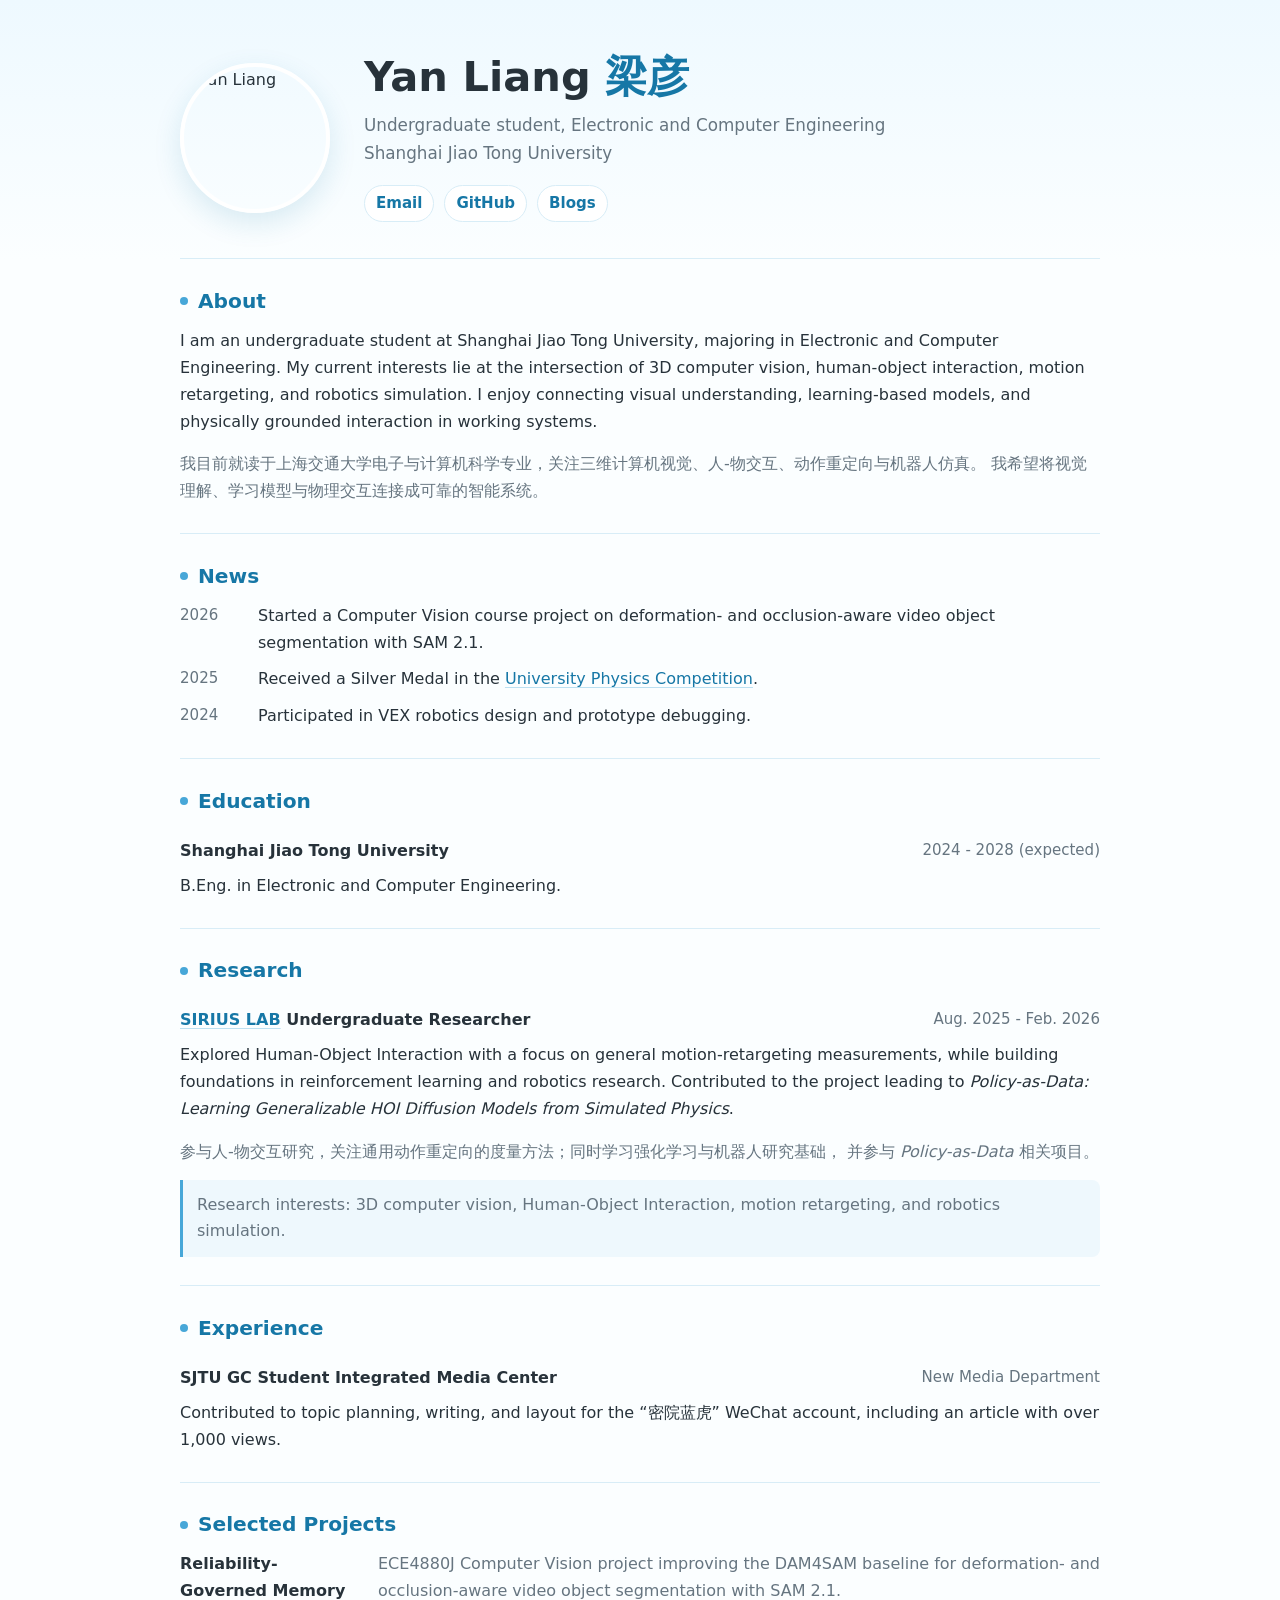
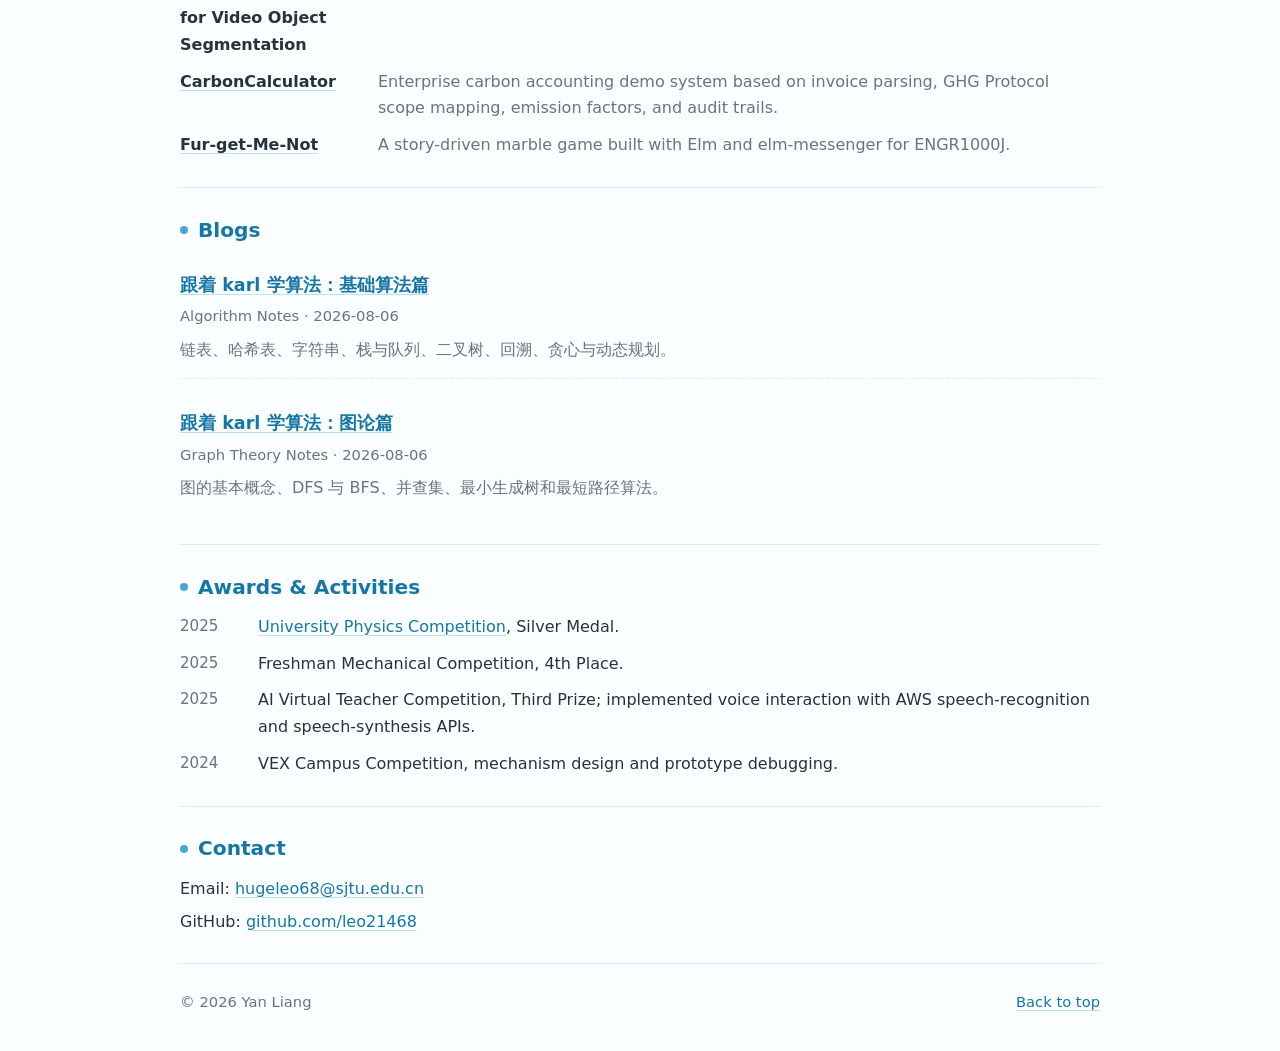
==== index.html @ 0cb2e2f1 "Refresh homepage profile from CV" ====
<!DOCTYPE html>
<html lang="en">
  <head>
    <meta charset="utf-8" />
    <meta name="viewport" content="width=device-width, initial-scale=1" />
    <meta
      name="description"
      content="Yan Liang is an undergraduate student at Shanghai Jiao Tong University interested in 3D computer vision, human-object interaction, motion retargeting, and robotics simulation."
    />
    <title>Yan Liang | 梁彦</title>
    <link rel="stylesheet" href="styles.css" />
  </head>
  <body>
    <main class="page">
      <header class="intro" id="top">
        <img
          class="avatar"
          src="https://avatars.githubusercontent.com/u/99261592?v=4"
          alt="Yan Liang"
        />
        <div class="intro-text">
          <h1>Yan Liang <span>梁彦</span></h1>
          <p class="role">
            Undergraduate student, Electronic and Computer Engineering<br />
            Shanghai Jiao Tong University
          </p>
          <nav class="links" aria-label="Profile links">
            <a href="mailto:hugeleo68@sjtu.edu.cn">Email</a>
            <a href="https://github.com/leo21468">GitHub</a>
            <a href="blogs/index.html">Blogs</a>
          </nav>
        </div>
      </header>

      <section class="section" id="about">
        <h2>About</h2>
        <p>
          I am an undergraduate student at Shanghai Jiao Tong University, majoring in
          Electronic and Computer Engineering. My current interests lie at the
          intersection of 3D computer vision, human-object interaction, motion
          retargeting, and robotics simulation. I enjoy connecting visual understanding,
          learning-based models, and physically grounded interaction in working systems.
        </p>
        <p class="zh">
          我目前就读于上海交通大学电子与计算机科学专业，关注三维计算机视觉、人-物交互、动作重定向与机器人仿真。
          我希望将视觉理解、学习模型与物理交互连接成可靠的智能系统。
        </p>
      </section>

      <section class="section" id="news">
        <h2>News</h2>
        <ul class="list">
          <li>
            <span class="date">2026</span>
            <span>
              Started a Computer Vision course project on deformation- and
              occlusion-aware video object segmentation with SAM 2.1.
            </span>
          </li>
          <li>
            <span class="date">2025</span>
            <span>
              Received a Silver Medal in the
              <a href="https://www.uphysicsc.com/home.html">University Physics Competition</a>.
            </span>
          </li>
          <li>
            <span class="date">2024</span>
            <span>Participated in VEX robotics design and prototype debugging.</span>
          </li>
        </ul>
      </section>

      <section class="section" id="education">
        <h2>Education</h2>
        <div class="entry">
          <div class="entry-head">
            <strong>Shanghai Jiao Tong University</strong>
            <span>2024 - 2028 (expected)</span>
          </div>
          <p>
            B.Eng. in Electronic and Computer Engineering.
          </p>
        </div>
      </section>

      <section class="section" id="research">
        <h2>Research</h2>
        <div class="entry">
          <div class="entry-head">
            <strong><a href="https://banyutong.github.io/sirius_lab_website/index.html">SIRIUS LAB</a> Undergraduate Researcher</strong>
            <span>Aug. 2025 - Feb. 2026</span>
          </div>
          <p>
            Explored Human-Object Interaction with a focus on general motion-retargeting
            measurements, while building foundations in reinforcement learning and
            robotics research. Contributed to the project leading to
            <em>Policy-as-Data: Learning Generalizable HOI Diffusion Models from Simulated Physics</em>.
          </p>
          <p class="zh">
            参与人-物交互研究，关注通用动作重定向的度量方法；同时学习强化学习与机器人研究基础，
            并参与 <em>Policy-as-Data</em> 相关项目。
          </p>
        </div>
        <p class="note">
          Research interests: 3D computer vision, Human-Object Interaction, motion
          retargeting, and robotics simulation.
        </p>
      </section>

      <section class="section" id="experience">
        <h2>Experience</h2>
        <div class="entry">
          <div class="entry-head">
            <strong>SJTU GC Student Integrated Media Center</strong>
            <span>New Media Department</span>
          </div>
          <p>
            Contributed to topic planning, writing, and layout for the “密院蓝虎”
            WeChat account, including an article with over 1,000 views.
          </p>
        </div>
      </section>

      <section class="section" id="projects">
        <h2>Selected Projects</h2>
        <ul class="projects">
          <li>
            <strong>Reliability-Governed Memory for Video Object Segmentation</strong>
            <span>
              ECE4880J Computer Vision project improving the DAM4SAM baseline for
              deformation- and occlusion-aware video object segmentation with SAM 2.1.
            </span>
          </li>
          <li>
            <a href="https://github.com/leo21468/CarbonCalculator">CarbonCalculator</a>
            <span>
              Enterprise carbon accounting demo system based on invoice parsing, GHG
              Protocol scope mapping, emission factors, and audit trails.
            </span>
          </li>
          <li>
            <a href="https://github.com/leo21468/Fur-get-Me-Not">Fur-get-Me-Not</a>
            <span>
              A story-driven marble game built with Elm and elm-messenger for ENGR1000J.
            </span>
          </li>
        </ul>
      </section>

      <section class="section" id="blogs">
        <h2>Blogs</h2>
        <ul class="blog-list compact">
          <li>
            <a href="blogs/basic-algorithms.html">跟着 karl 学算法：基础算法篇</a>
            <span>Algorithm Notes · 2026-08-06</span>
            <p>链表、哈希表、字符串、栈与队列、二叉树、回溯、贪心与动态规划。</p>
          </li>
          <li>
            <a href="blogs/graph-theory.html">跟着 karl 学算法：图论篇</a>
            <span>Graph Theory Notes · 2026-08-06</span>
            <p>图的基本概念、DFS 与 BFS、并查集、最小生成树和最短路径算法。</p>
          </li>
        </ul>
      </section>

      <section class="section" id="awards">
        <h2>Awards & Activities</h2>
        <ul class="list">
          <li>
            <span class="date">2025</span>
            <span>
              <a href="https://www.uphysicsc.com/home.html">University Physics Competition</a>,
              Silver Medal.
            </span>
          </li>
          <li>
            <span class="date">2025</span>
            <span>Freshman Mechanical Competition, 4th Place.</span>
          </li>
          <li>
            <span class="date">2025</span>
            <span>
              AI Virtual Teacher Competition, Third Prize; implemented voice interaction
              with AWS speech-recognition and speech-synthesis APIs.
            </span>
          </li>
          <li>
            <span class="date">2024</span>
            <span>VEX Campus Competition, mechanism design and prototype debugging.</span>
          </li>
        </ul>
      </section>

      <section class="section contact" id="contact">
        <h2>Contact</h2>
        <p>
          Email:
          <a href="mailto:hugeleo68@sjtu.edu.cn">hugeleo68@sjtu.edu.cn</a>
        </p>
        <p>
          GitHub:
          <a href="https://github.com/leo21468">github.com/leo21468</a>
        </p>
      </section>

      <footer class="footer">
        <span>© 2026 Yan Liang</span>
        <a href="#top">Back to top</a>
      </footer>
    </main>
  </body>
</html>
---- styles.css ----
:root {
  --blue: #47a7d8;
  --blue-dark: #1677a6;
  --blue-soft: #eef8fd;
  --ink: #27323a;
  --muted: #667580;
  --line: #d8edf7;
  --page: #fbfeff;
}

* {
  box-sizing: border-box;
}

html {
  scroll-behavior: smooth;
}

body {
  margin: 0;
  color: var(--ink);
  background:
    linear-gradient(180deg, #eef9ff 0, rgba(238, 249, 255, 0) 260px),
    var(--page);
  font-family: Inter, ui-sans-serif, system-ui, -apple-system, BlinkMacSystemFont, "Segoe UI",
    "Noto Sans SC", "Microsoft YaHei", sans-serif;
  font-size: 16px;
  line-height: 1.68;
}

a {
  color: var(--blue-dark);
  text-decoration-color: rgba(71, 167, 216, 0.35);
  text-decoration-thickness: 1px;
  text-underline-offset: 0.18em;
}

a:hover {
  color: #0c5e86;
  text-decoration-color: currentColor;
}

.page {
  width: min(920px, calc(100% - 40px));
  margin: 0 auto;
  padding: 54px 0 36px;
}

.intro {
  display: grid;
  grid-template-columns: 150px minmax(0, 1fr);
  gap: 34px;
  align-items: center;
  padding-bottom: 36px;
  border-bottom: 1px solid var(--line);
}

.avatar {
  width: 150px;
  height: 150px;
  object-fit: cover;
  border: 4px solid #fff;
  border-radius: 50%;
  box-shadow: 0 10px 28px rgba(22, 119, 166, 0.14);
}

h1,
h2,
p {
  margin-top: 0;
}

h1 {
  margin-bottom: 10px;
  font-size: 2.6rem;
  line-height: 1.12;
  letter-spacing: 0;
}

h1 span {
  color: var(--blue-dark);
  font-weight: 650;
}

h2 {
  display: inline-flex;
  align-items: center;
  gap: 10px;
  margin-bottom: 14px;
  color: var(--blue-dark);
  font-size: 1.26rem;
  line-height: 1.25;
  letter-spacing: 0;
}

h2::before {
  display: inline-block;
  width: 8px;
  height: 8px;
  background: var(--blue);
  border-radius: 50%;
  content: "";
}

.role {
  margin-bottom: 18px;
  color: var(--muted);
  font-size: 1.05rem;
}

.links {
  display: flex;
  flex-wrap: wrap;
  gap: 10px;
}

.links a {
  padding: 5px 11px;
  background: #fff;
  border: 1px solid var(--line);
  border-radius: 999px;
  font-size: 0.94rem;
  font-weight: 650;
  text-decoration: none;
}

.links a:hover {
  background: var(--blue-soft);
}

.topbar {
  display: flex;
  gap: 14px;
  padding-bottom: 24px;
  border-bottom: 1px solid var(--line);
}

.topbar a {
  padding: 5px 11px;
  background: #fff;
  border: 1px solid var(--line);
  border-radius: 999px;
  font-size: 0.94rem;
  font-weight: 650;
  text-decoration: none;
}

.section {
  padding: 28px 0;
  border-bottom: 1px solid var(--line);
}

.section p:last-child,
.entry p:last-child {
  margin-bottom: 0;
}

.zh,
.note {
  color: var(--muted);
}

.note {
  margin-top: 14px;
  padding: 12px 14px;
  background: var(--blue-soft);
  border-left: 3px solid var(--blue);
  border-radius: 0 8px 8px 0;
}

.entry {
  margin-top: 10px;
}

.entry + .entry {
  margin-top: 22px;
  padding-top: 22px;
  border-top: 1px dashed var(--line);
}

.entry-head {
  display: flex;
  justify-content: space-between;
  gap: 18px;
  margin-bottom: 8px;
}

.entry-head strong {
  color: var(--ink);
}

.entry-head span,
.date {
  color: var(--muted);
  font-size: 0.94rem;
  white-space: nowrap;
}

.list,
.projects {
  display: grid;
  gap: 10px;
  margin: 0;
  padding: 0;
  list-style: none;
}

.list li {
  display: grid;
  grid-template-columns: 64px minmax(0, 1fr);
  gap: 14px;
}

.projects li {
  display: grid;
  grid-template-columns: 180px minmax(0, 1fr);
  gap: 18px;
}

.projects a,
.projects strong {
  color: var(--ink);
  font-weight: 700;
}

.projects span {
  color: var(--muted);
}

.blog-index-header,
.article-header {
  padding: 40px 0 28px;
  border-bottom: 1px solid var(--line);
}

.blog-index-header h1,
.article-header h1 {
  margin-bottom: 10px;
  color: var(--blue-dark);
}

.blog-index-header p,
.article-subtitle,
.article-meta {
  color: var(--muted);
}

.article-meta {
  margin-bottom: 8px;
  font-size: 0.92rem;
  font-weight: 650;
}

.blog-list {
  display: grid;
  gap: 16px;
  margin: 0;
  padding: 0;
  list-style: none;
}

.blog-list li {
  padding: 18px 0;
  border-bottom: 1px dashed var(--line);
}

.blog-list li:last-child {
  border-bottom: 0;
}

.blog-list a {
  display: inline-block;
  margin-bottom: 4px;
  font-size: 1.1rem;
  font-weight: 750;
}

.blog-list span {
  display: block;
  margin-bottom: 8px;
  color: var(--muted);
  font-size: 0.92rem;
}

.blog-list p {
  margin-bottom: 0;
  color: var(--muted);
}

.blog-list.compact li {
  padding: 14px 0;
}

.series-grid {
  display: grid;
  grid-template-columns: repeat(2, minmax(0, 1fr));
  gap: 24px;
  padding-top: 8px;
}

.series-card {
  padding: 20px 0;
  border-top: 2px solid var(--blue);
}

.series-card h2 {
  margin-bottom: 8px;
}

.series-card h2::before {
  display: none;
}

.series-card p {
  margin-bottom: 14px;
  color: var(--muted);
}

.series-link {
  font-weight: 700;
  text-decoration: none;
}

.article-shell {
  display: grid;
  grid-template-columns: 178px minmax(0, 1fr);
  gap: 42px;
  padding-top: 28px;
}

.toc {
  align-self: start;
  position: sticky;
  top: 22px;
  display: grid;
  gap: 4px;
  padding: 2px 0 0;
}

.toc-title {
  margin: 0 0 8px;
  color: var(--muted);
  font-size: 0.78rem;
  font-weight: 750;
  letter-spacing: 0.08em;
  text-transform: uppercase;
}

.toc a {
  padding: 3px 0;
  color: var(--muted);
  font-size: 0.86rem;
  line-height: 1.45;
  text-decoration: none;
}

.toc a:hover {
  color: var(--blue-dark);
}

.article-body {
  min-width: 0;
}

.article-body h1 {
  display: none;
}

.article-body h2 {
  display: block;
  margin-top: 36px;
  padding-top: 18px;
  border-top: 1px solid var(--line);
  font-size: 1.42rem;
}

.article-body h2::before {
  margin-right: 10px;
  vertical-align: middle;
}

.article-body h3 {
  margin-top: 26px;
  color: var(--ink);
}

.article-body p,
.article-body li {
  color: var(--ink);
}

.article-body code {
  padding: 0.08em 0.32em;
  background: var(--blue-soft);
  border-radius: 5px;
  color: #0d5e82;
  font-family: "Cascadia Code", "Consolas", monospace;
  font-size: 0.93em;
}

.article-body pre {
  overflow-x: auto;
  padding: 16px;
  background: #102331;
  border-radius: 8px;
  line-height: 1.55;
}

.article-body pre code {
  padding: 0;
  color: #e8f7ff;
  background: transparent;
  font-size: 0.88rem;
}

.contact p {
  margin-bottom: 6px;
}

.footer {
  display: flex;
  justify-content: space-between;
  gap: 18px;
  padding-top: 26px;
  color: var(--muted);
  font-size: 0.92rem;
}

@media (max-width: 680px) {
  .page {
    width: min(100% - 28px, 920px);
    padding-top: 32px;
  }

  .intro {
    grid-template-columns: 1fr;
    gap: 18px;
    text-align: left;
  }

  .avatar {
    width: 118px;
    height: 118px;
  }

  h1 {
    font-size: 2.1rem;
  }

  .entry-head,
  .list li,
  .projects li,
  .footer {
    grid-template-columns: 1fr;
  }

  .entry-head {
    display: grid;
    gap: 2px;
  }

  .entry-head span,
  .date {
    white-space: normal;
  }

  .list li,
  .projects li {
    gap: 2px;
  }

  .article-body pre {
    margin-right: -4px;
    margin-left: -4px;
  }

  .series-grid,
  .article-shell {
    grid-template-columns: 1fr;
  }

  .article-shell {
    gap: 18px;
    padding-top: 22px;
  }

  .toc {
    position: static;
    grid-template-columns: repeat(2, minmax(0, 1fr));
    column-gap: 14px;
    padding-bottom: 16px;
    border-bottom: 1px solid var(--line);
  }

  .toc-title {
    grid-column: 1 / -1;
  }
}
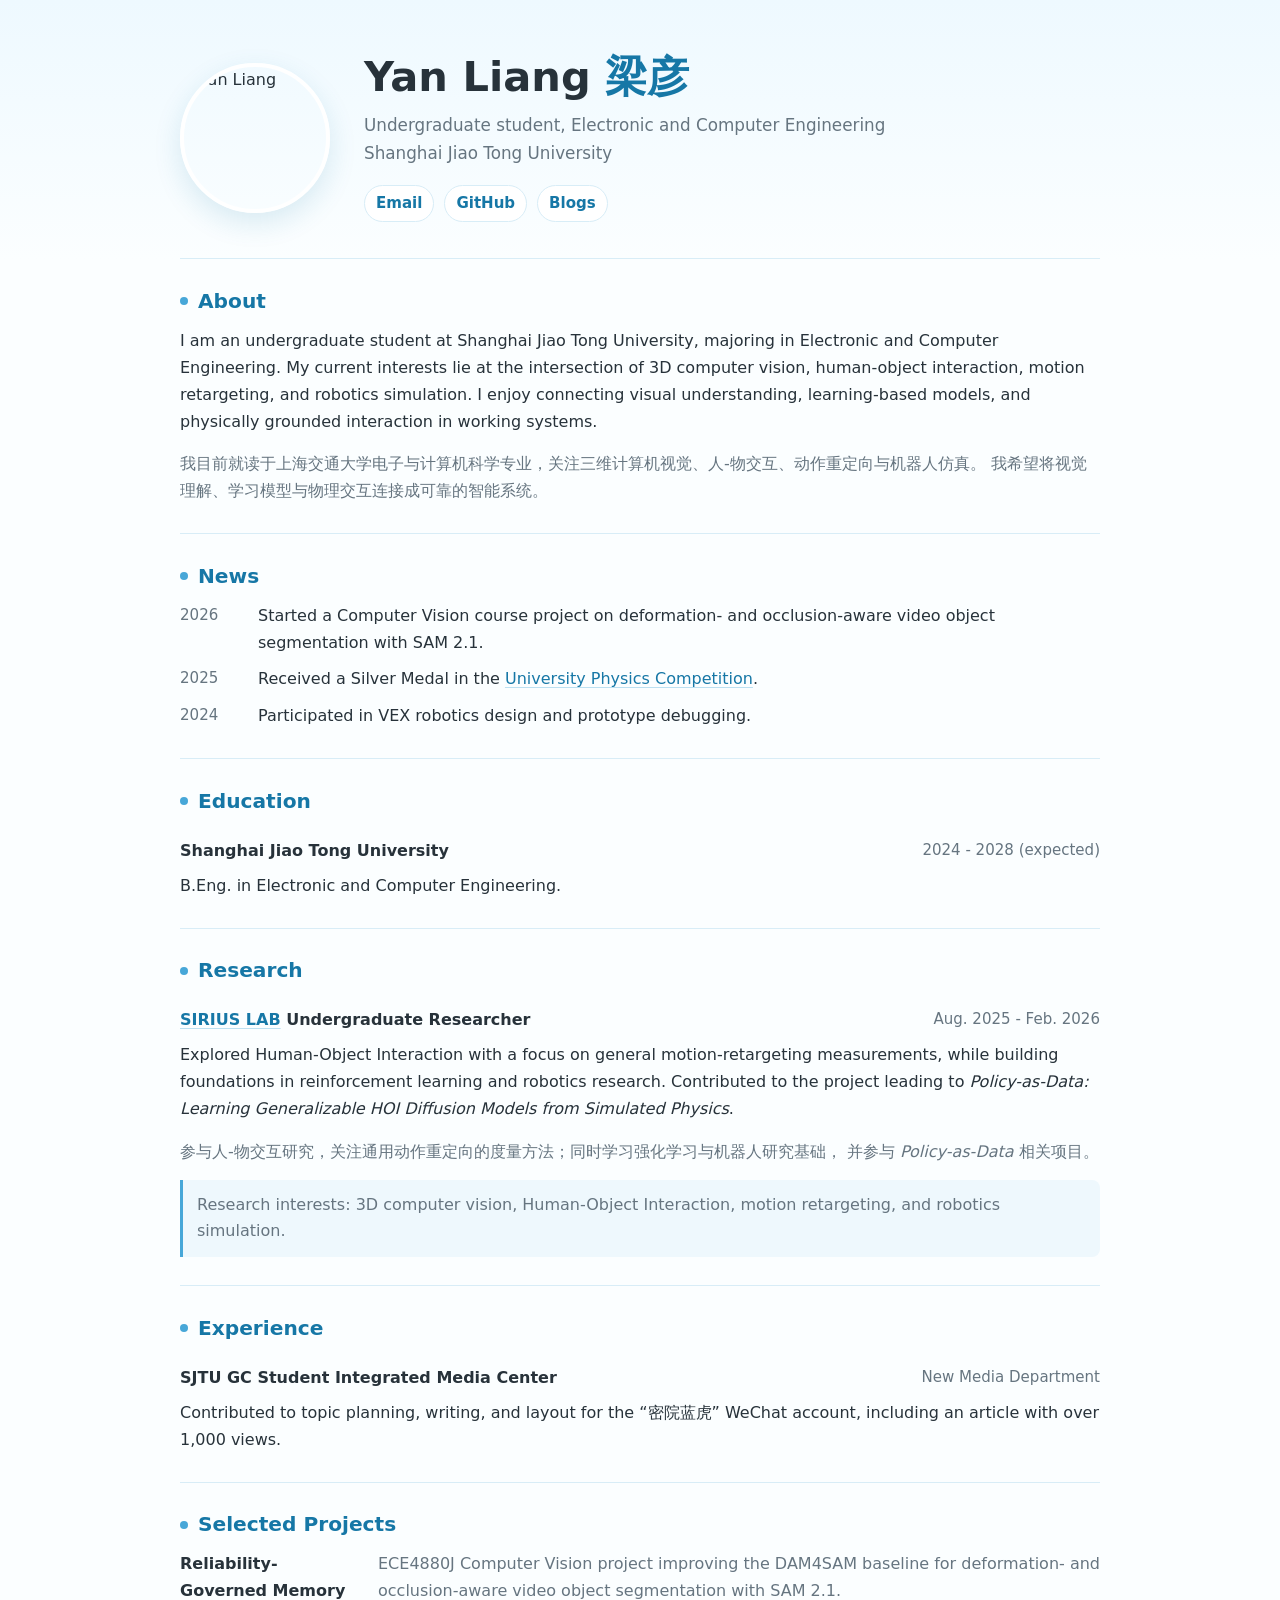
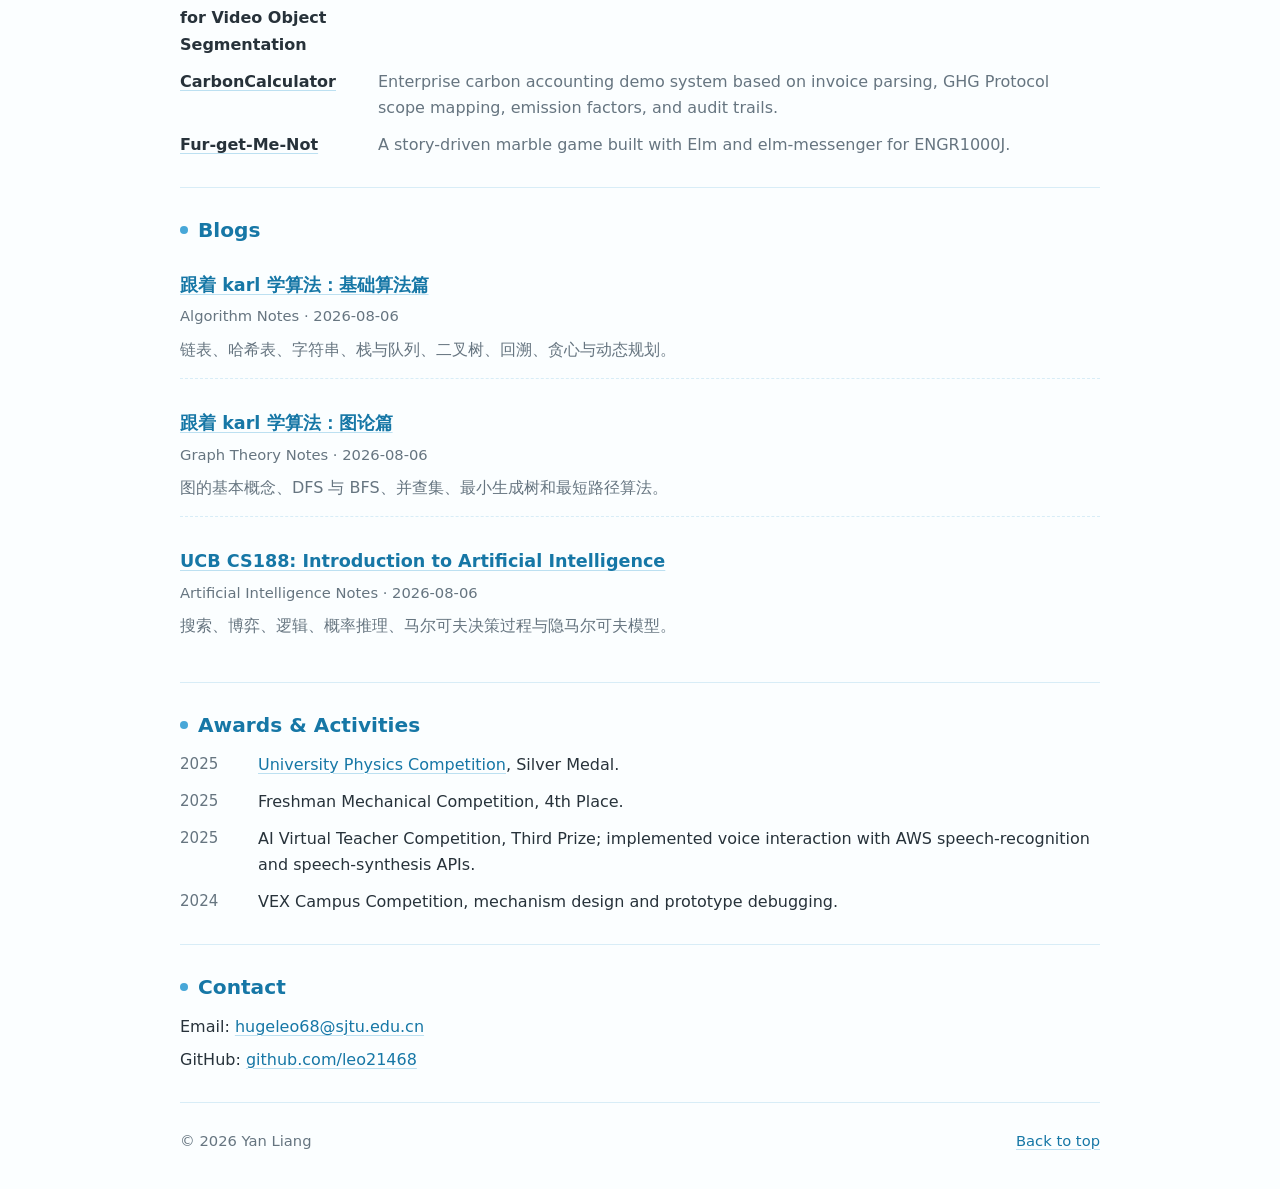
==== commit 1704e933: "Add CS188 AI study notes" ====
--- a/index.html
+++ b/index.html
@@ -161,6 +161,11 @@
             <span>Graph Theory Notes · 2026-08-06</span>
             <p>图的基本概念、DFS 与 BFS、并查集、最小生成树和最短路径算法。</p>
           </li>
+          <li>
+            <a href="blogs/cs188.html">UCB CS188: Introduction to Artificial Intelligence</a>
+            <span>Artificial Intelligence Notes · 2026-08-06</span>
+            <p>搜索、博弈、逻辑、概率推理、马尔可夫决策过程与隐马尔可夫模型。</p>
+          </li>
         </ul>
       </section>
 
--- a/styles.css
+++ b/styles.css
@@ -358,6 +358,23 @@
   color: var(--blue-dark);
 }
 
+.toc nav {
+  width: 100%;
+}
+
+.toc ul {
+  display: grid;
+  gap: 4px;
+  margin: 0;
+  padding: 0;
+  list-style: none;
+}
+
+.toc ul ul {
+  margin-top: 2px;
+  padding-left: 12px;
+}
+
 .article-body {
   min-width: 0;
 }
@@ -495,4 +512,8 @@
   .toc-title {
     grid-column: 1 / -1;
   }
-}
+
+  .toc nav {
+    grid-column: 1 / -1;
+  }
+}
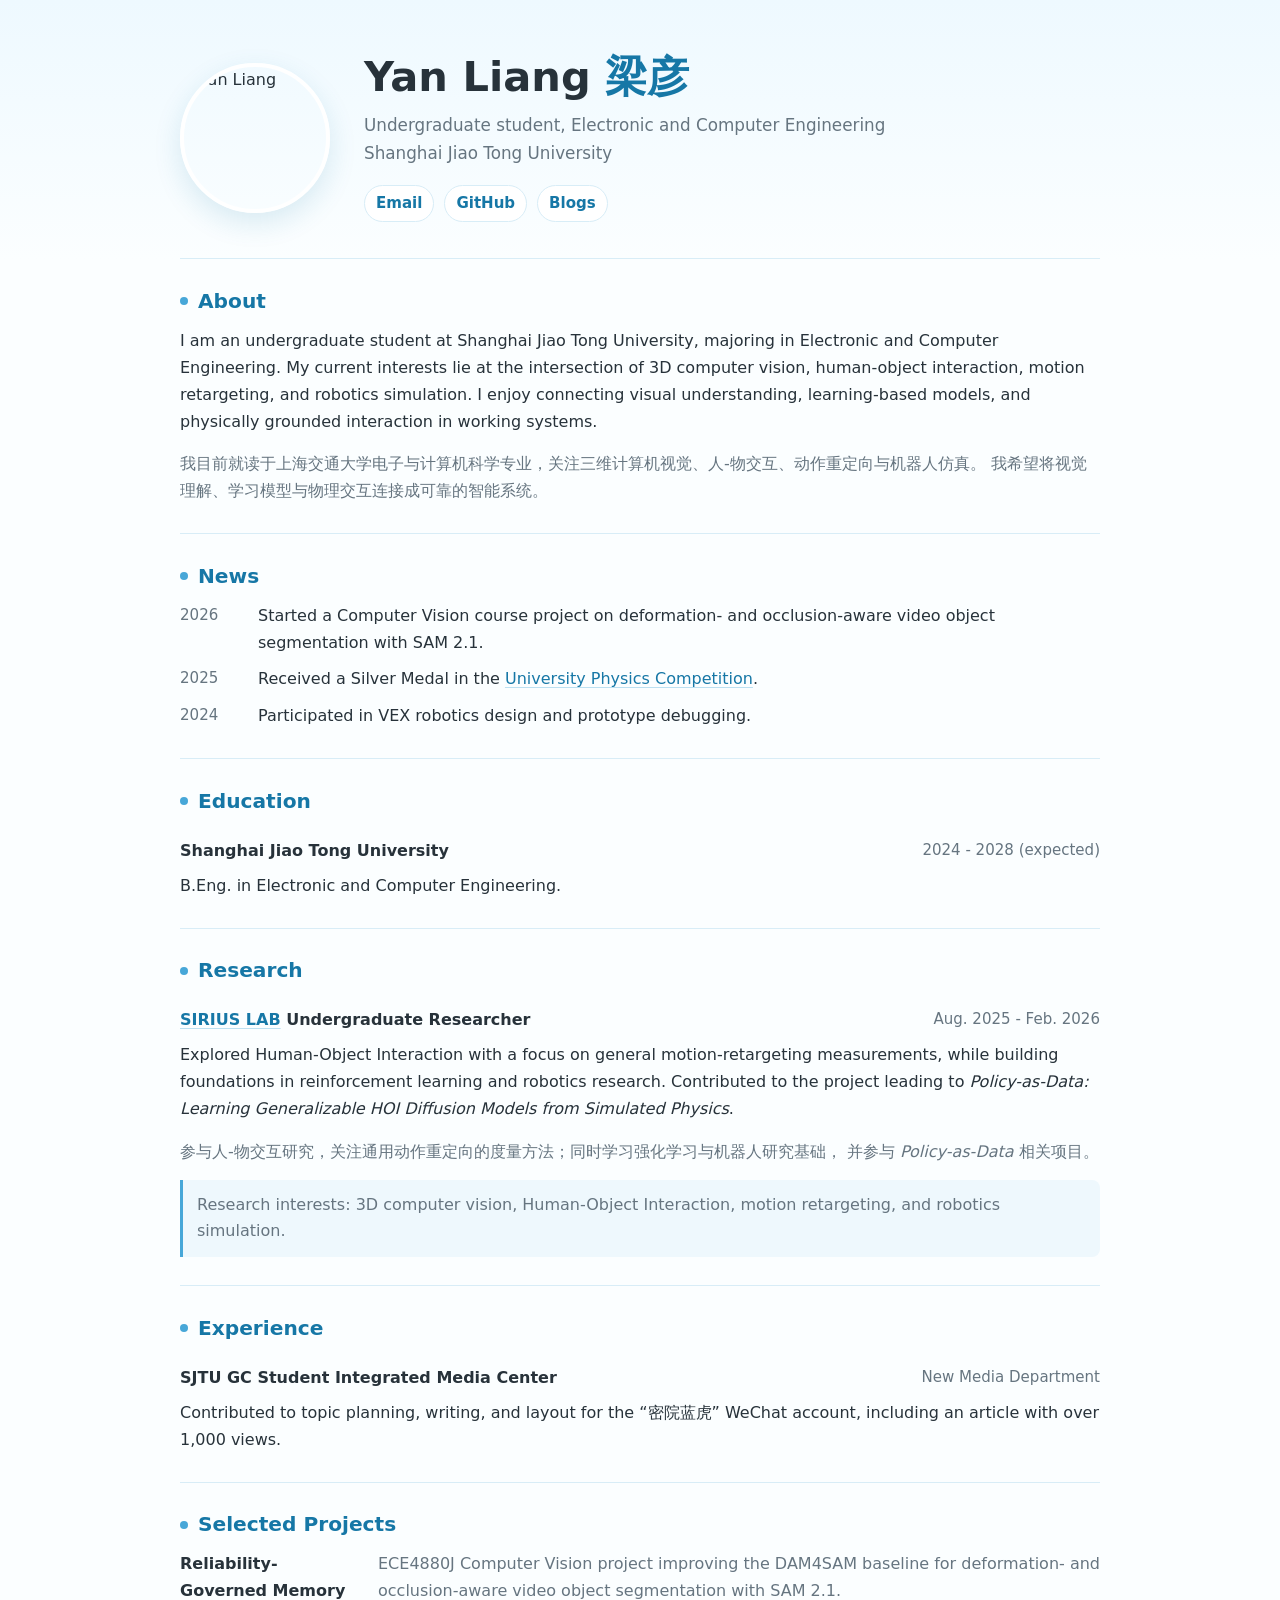
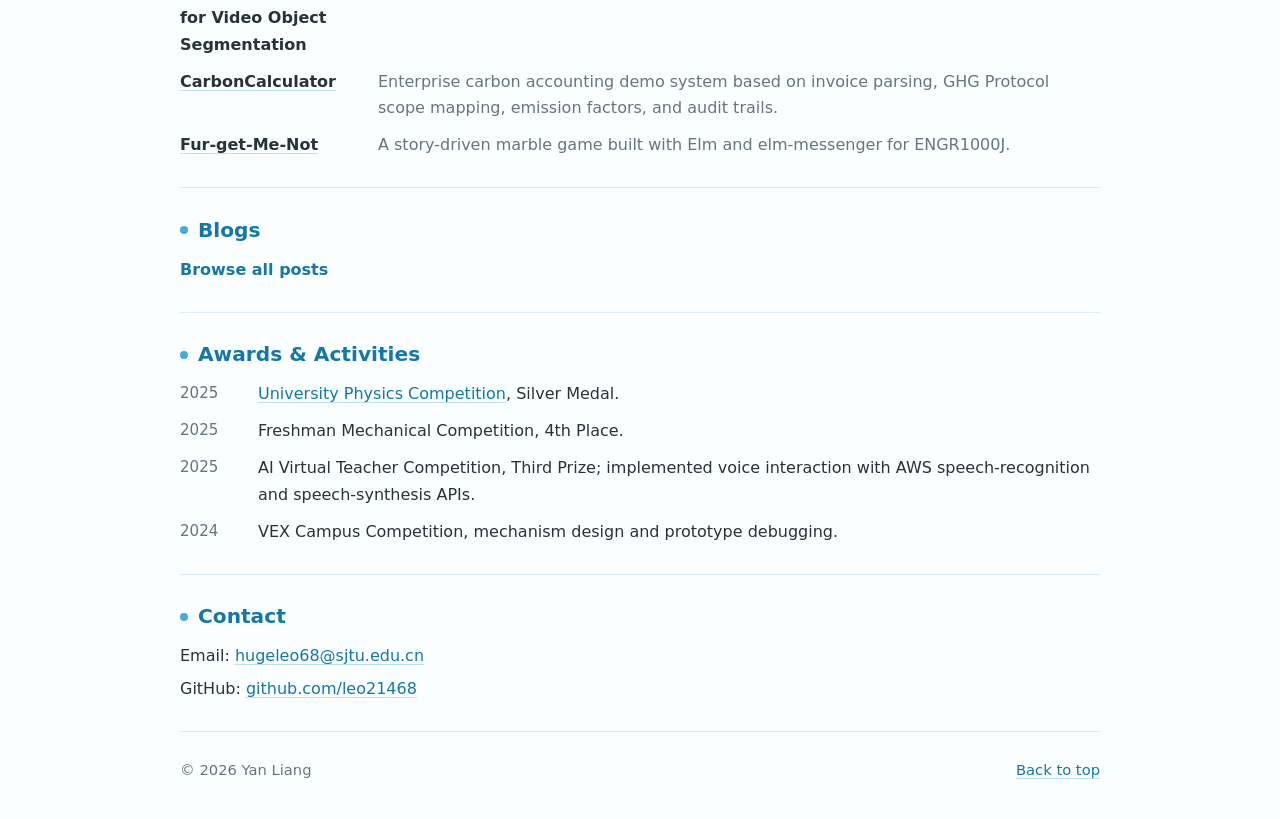
==== commit 95d8f3df: "Simplify homepage blog section" ====
--- a/index.html
+++ b/index.html
@@ -150,23 +150,7 @@
 
       <section class="section" id="blogs">
         <h2>Blogs</h2>
-        <ul class="blog-list compact">
-          <li>
-            <a href="blogs/basic-algorithms.html">跟着 karl 学算法：基础算法篇</a>
-            <span>Algorithm Notes · 2026-08-06</span>
-            <p>链表、哈希表、字符串、栈与队列、二叉树、回溯、贪心与动态规划。</p>
-          </li>
-          <li>
-            <a href="blogs/graph-theory.html">跟着 karl 学算法：图论篇</a>
-            <span>Graph Theory Notes · 2026-08-06</span>
-            <p>图的基本概念、DFS 与 BFS、并查集、最小生成树和最短路径算法。</p>
-          </li>
-          <li>
-            <a href="blogs/cs188.html">UCB CS188: Introduction to Artificial Intelligence</a>
-            <span>Artificial Intelligence Notes · 2026-08-06</span>
-            <p>搜索、博弈、逻辑、概率推理、马尔可夫决策过程与隐马尔可夫模型。</p>
-          </li>
-        </ul>
+        <p><a class="series-link" href="blogs/index.html">Browse all posts</a></p>
       </section>
 
       <section class="section" id="awards">
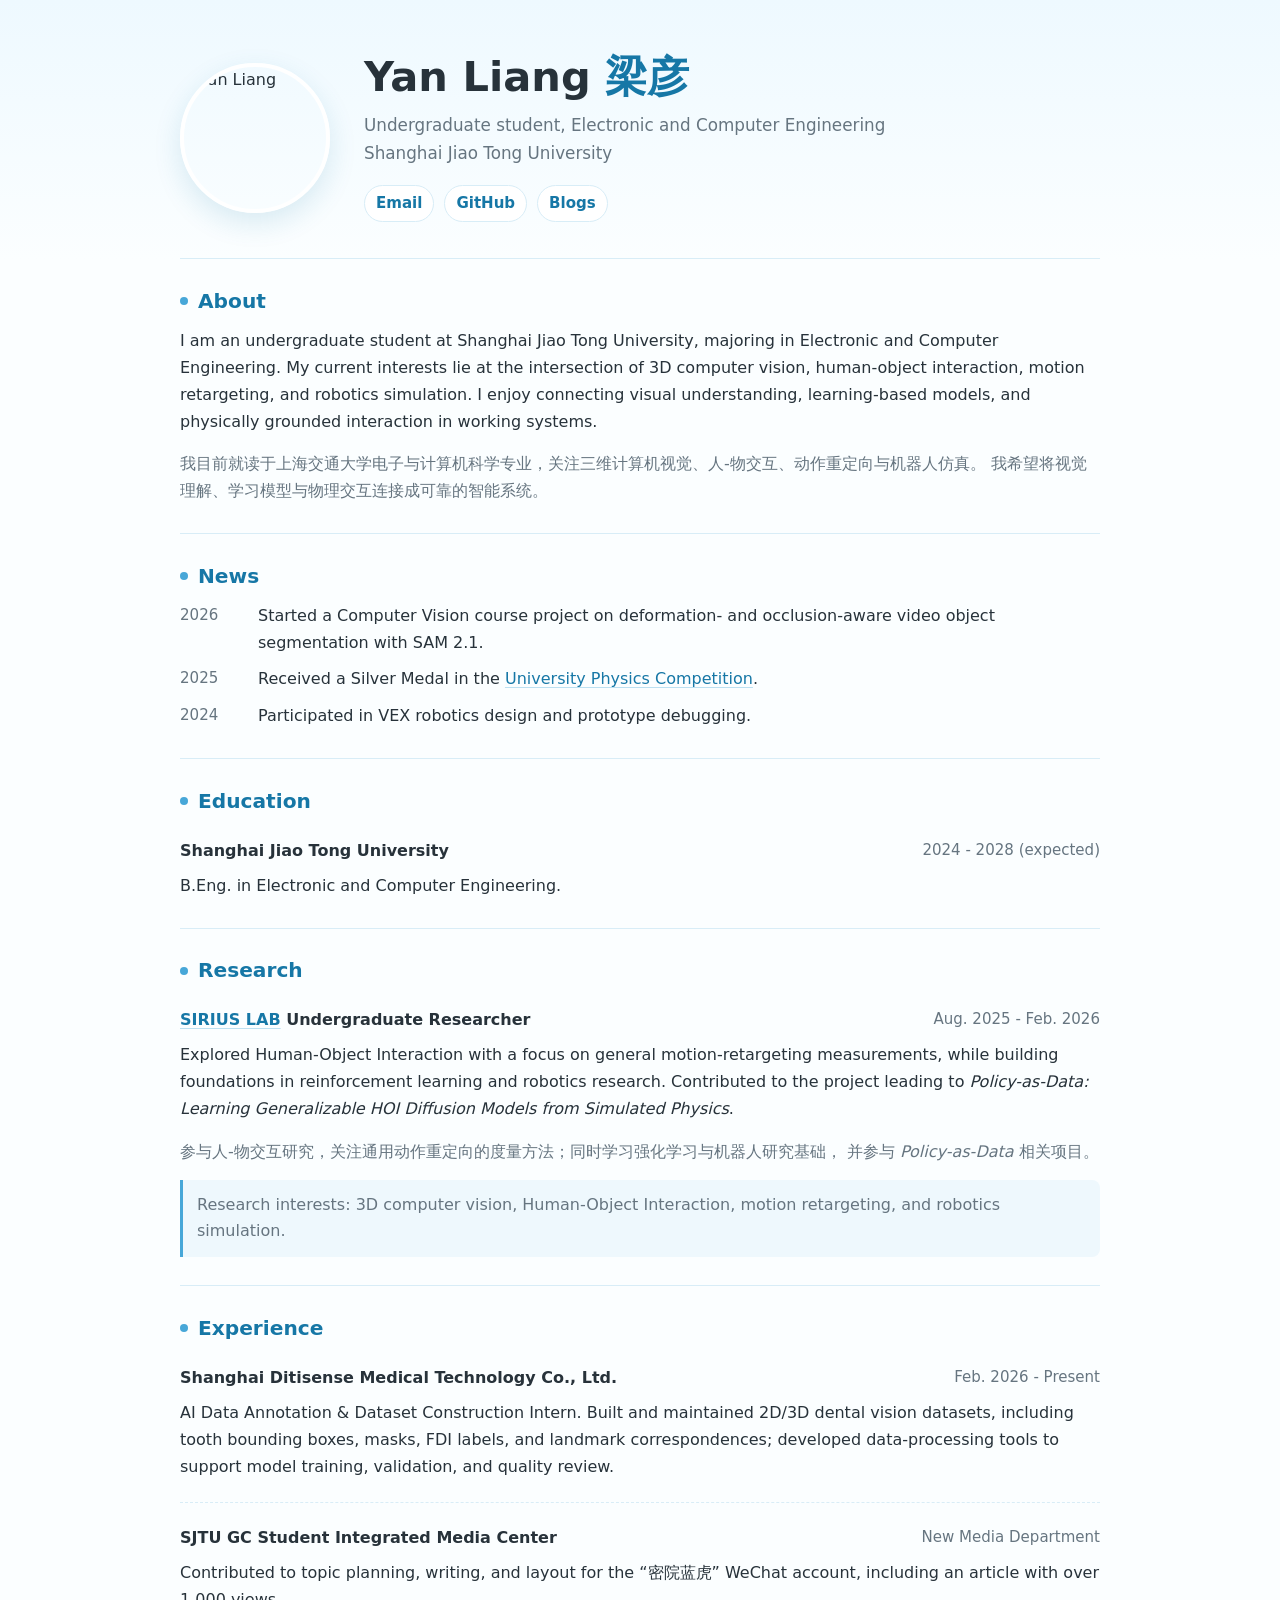
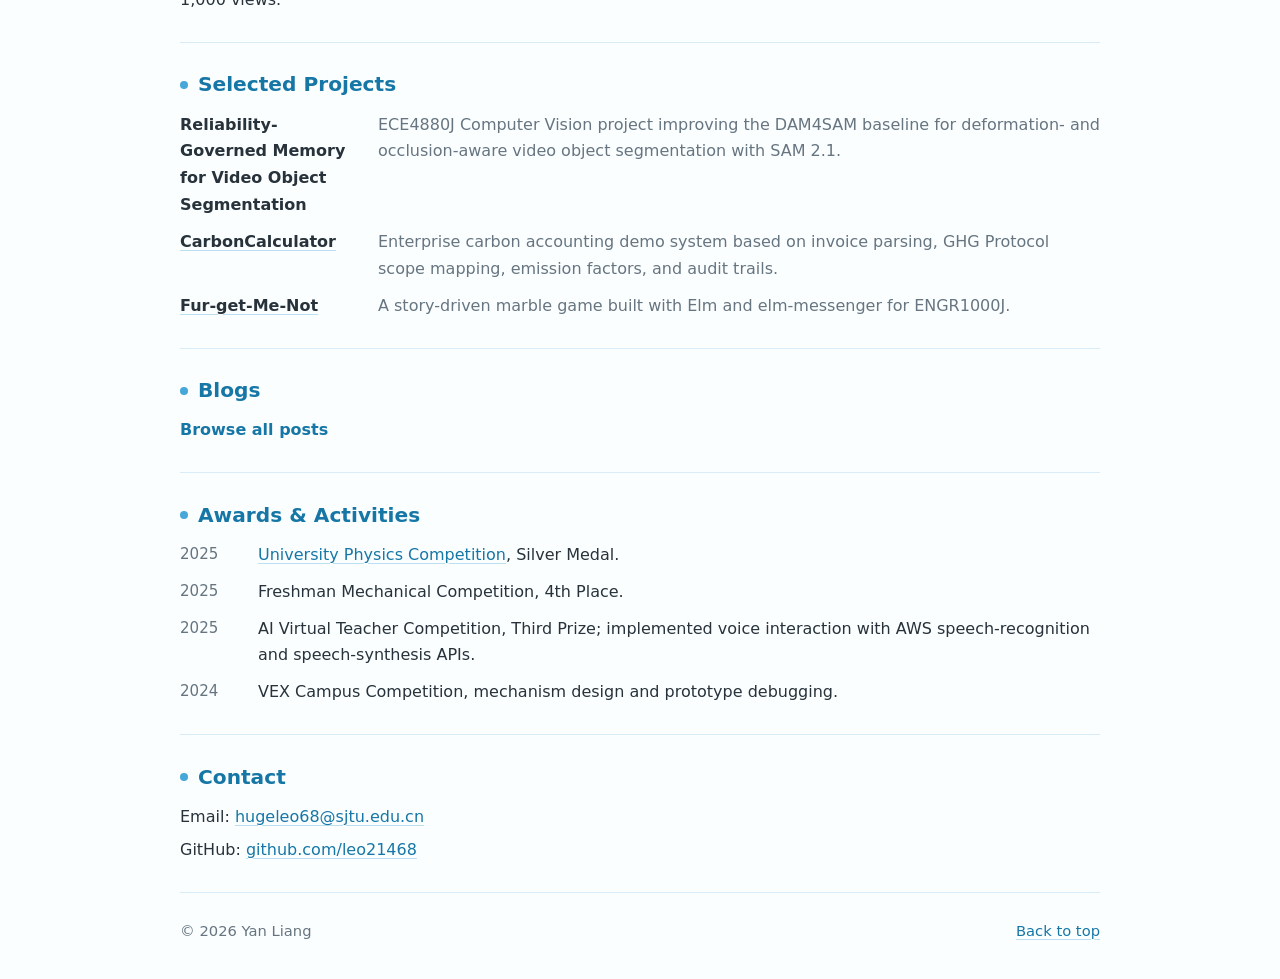
==== commit 9579e067: "Add AI data annotation internship" ====
--- a/index.html
+++ b/index.html
@@ -112,6 +112,18 @@
         <h2>Experience</h2>
         <div class="entry">
           <div class="entry-head">
+            <strong>Shanghai Ditisense Medical Technology Co., Ltd.</strong>
+            <span>Feb. 2026 - Present</span>
+          </div>
+          <p>
+            AI Data Annotation &amp; Dataset Construction Intern. Built and maintained
+            2D/3D dental vision datasets, including tooth bounding boxes, masks,
+            FDI labels, and landmark correspondences; developed data-processing tools
+            to support model training, validation, and quality review.
+          </p>
+        </div>
+        <div class="entry">
+          <div class="entry-head">
             <strong>SJTU GC Student Integrated Media Center</strong>
             <span>New Media Department</span>
           </div>
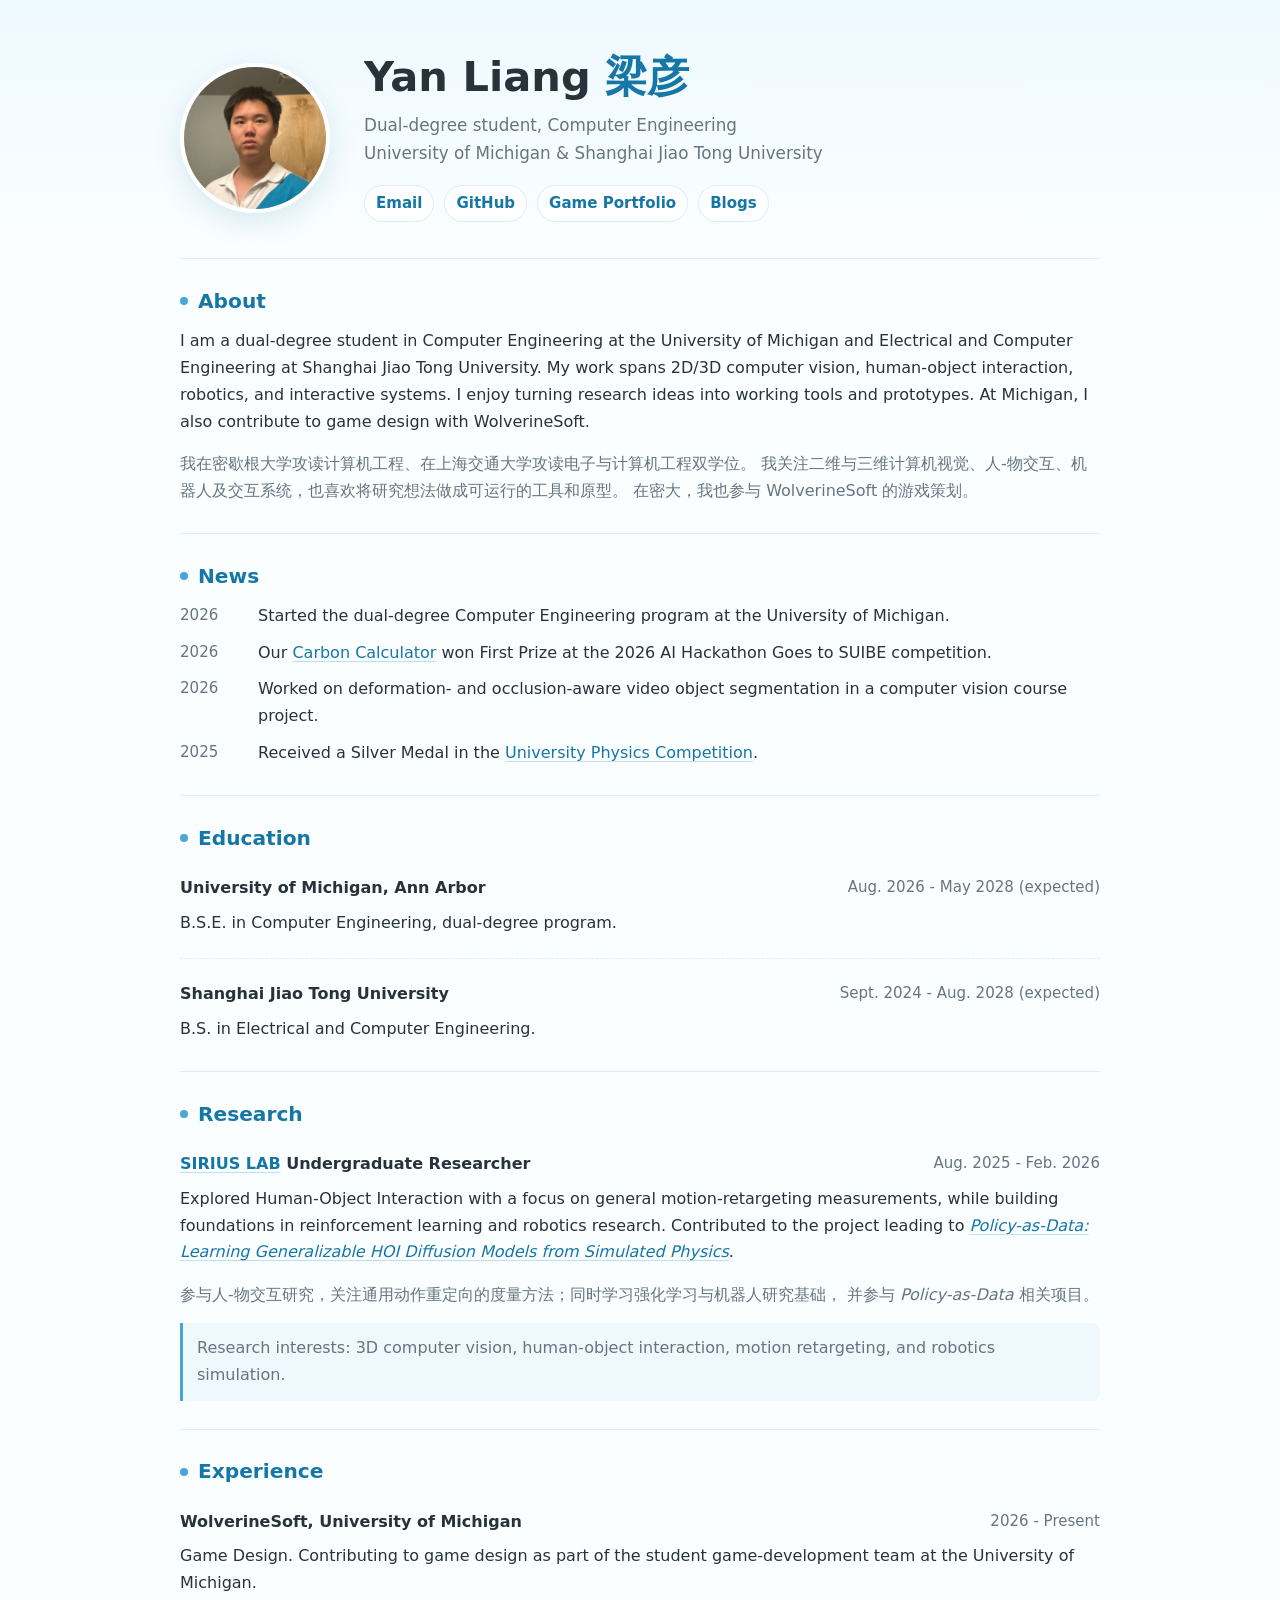
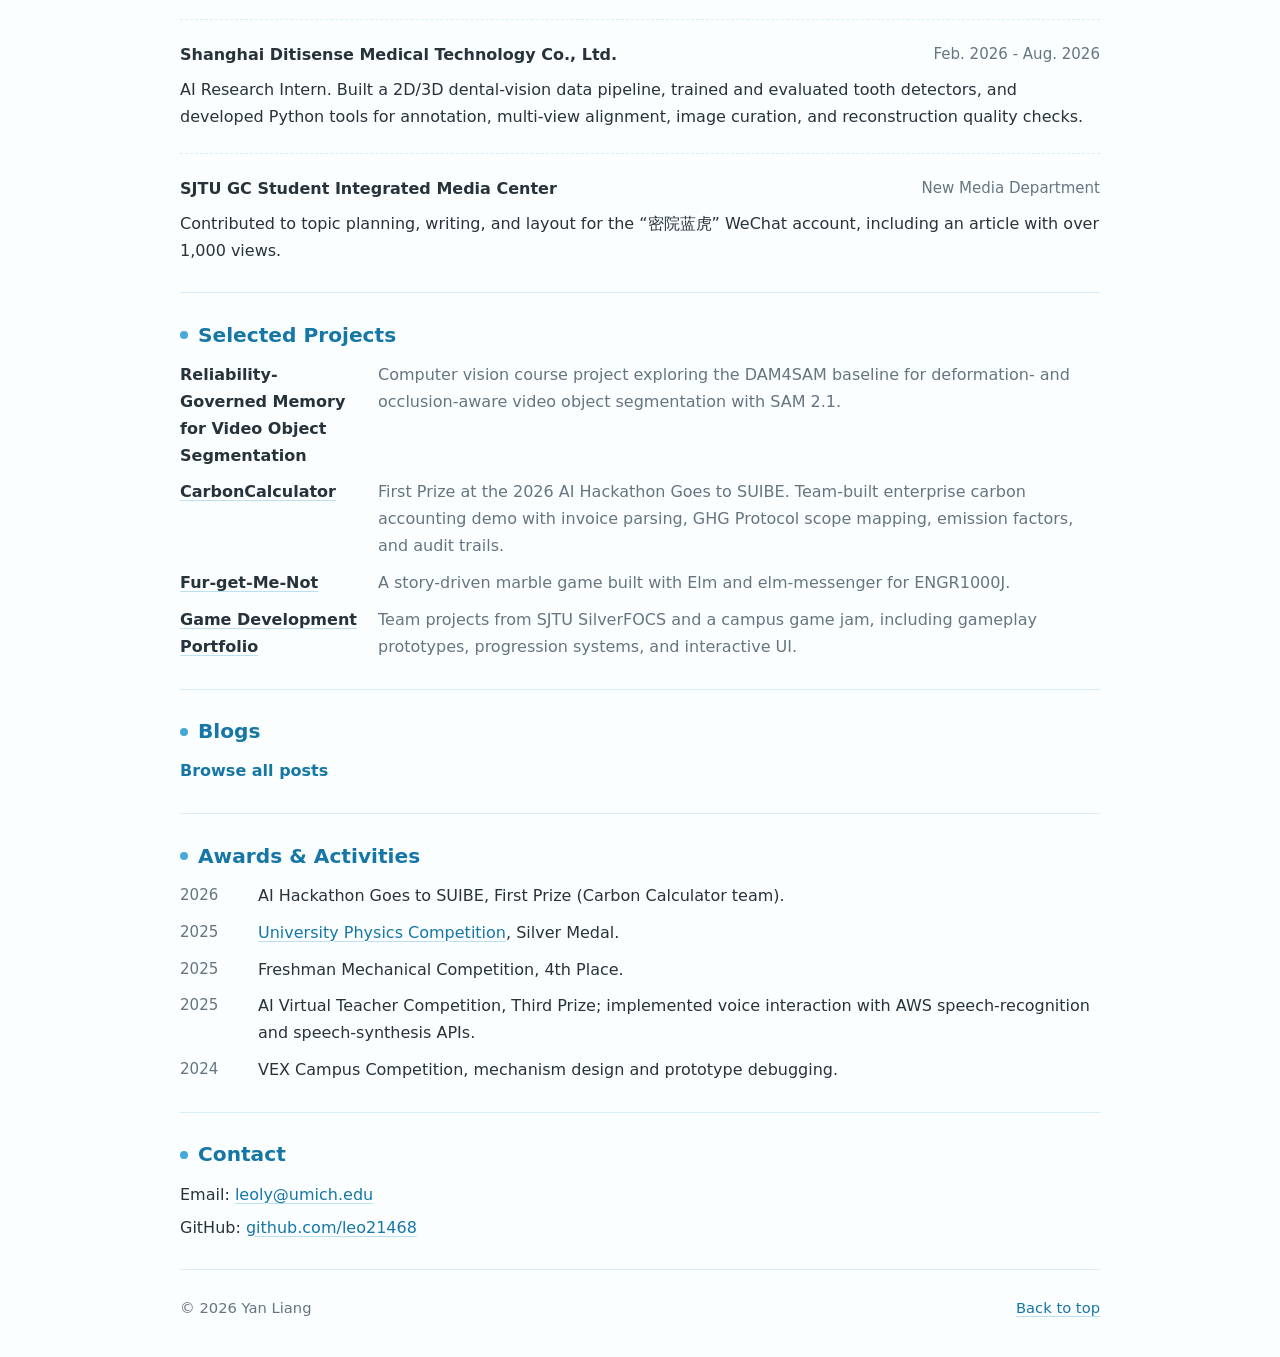
==== commit 222d77d1: "Update portrait and University of Michigan experience" ====
--- a/index.html
+++ b/index.html
@@ -5,7 +5,7 @@
     <meta name="viewport" content="width=device-width, initial-scale=1" />
     <meta
       name="description"
-      content="Yan Liang is an undergraduate student at Shanghai Jiao Tong University interested in 3D computer vision, human-object interaction, motion retargeting, and robotics simulation."
+      content="Yan Liang is a dual-degree Computer Engineering student at the University of Michigan and Shanghai Jiao Tong University, working across computer vision, robotics, and interactive systems."
     />
     <title>Yan Liang | 梁彦</title>
     <link rel="stylesheet" href="styles.css" />
@@ -15,18 +15,22 @@
       <header class="intro" id="top">
         <img
           class="avatar"
-          src="https://avatars.githubusercontent.com/u/99261592?v=4"
-          alt="Yan Liang"
+          src="assets/images/yan-liang.jpg"
+          alt="Portrait of Yan Liang"
+          width="150"
+          height="150"
+          decoding="async"
         />
         <div class="intro-text">
           <h1>Yan Liang <span>梁彦</span></h1>
           <p class="role">
-            Undergraduate student, Electronic and Computer Engineering<br />
-            Shanghai Jiao Tong University
+            Dual-degree student, Computer Engineering<br />
+            University of Michigan &amp; Shanghai Jiao Tong University
           </p>
           <nav class="links" aria-label="Profile links">
-            <a href="mailto:hugeleo68@sjtu.edu.cn">Email</a>
+            <a href="mailto:leoly@umich.edu">Email</a>
             <a href="https://github.com/leo21468">GitHub</a>
+            <a href="portfolio.html">Game Portfolio</a>
             <a href="blogs/index.html">Blogs</a>
           </nav>
         </div>
@@ -35,15 +39,17 @@
       <section class="section" id="about">
         <h2>About</h2>
         <p>
-          I am an undergraduate student at Shanghai Jiao Tong University, majoring in
-          Electronic and Computer Engineering. My current interests lie at the
-          intersection of 3D computer vision, human-object interaction, motion
-          retargeting, and robotics simulation. I enjoy connecting visual understanding,
-          learning-based models, and physically grounded interaction in working systems.
+          I am a dual-degree student in Computer Engineering at the University of
+          Michigan and Electrical and Computer Engineering at Shanghai Jiao Tong
+          University. My work spans 2D/3D computer vision, human-object interaction,
+          robotics, and interactive systems. I enjoy turning research ideas into
+          working tools and prototypes. At Michigan, I also contribute to game
+          design with WolverineSoft.
         </p>
         <p class="zh">
-          我目前就读于上海交通大学电子与计算机科学专业，关注三维计算机视觉、人-物交互、动作重定向与机器人仿真。
-          我希望将视觉理解、学习模型与物理交互连接成可靠的智能系统。
+          我在密歇根大学攻读计算机工程、在上海交通大学攻读电子与计算机工程双学位。
+          我关注二维与三维计算机视觉、人-物交互、机器人及交互系统，也喜欢将研究想法做成可运行的工具和原型。
+          在密大，我也参与 WolverineSoft 的游戏策划。
         </p>
       </section>
 
@@ -52,9 +58,20 @@
         <ul class="list">
           <li>
             <span class="date">2026</span>
-            <span>
-              Started a Computer Vision course project on deformation- and
-              occlusion-aware video object segmentation with SAM 2.1.
+            <span>Started the dual-degree Computer Engineering program at the University of Michigan.</span>
+          </li>
+          <li>
+            <span class="date">2026</span>
+            <span>
+              Our <a href="https://github.com/leo21468/CarbonCalculator">Carbon Calculator</a>
+              won First Prize at the 2026 AI Hackathon Goes to SUIBE competition.
+            </span>
+          </li>
+          <li>
+            <span class="date">2026</span>
+            <span>
+              Worked on deformation- and occlusion-aware video object segmentation
+              in a computer vision course project.
             </span>
           </li>
           <li>
@@ -64,10 +81,6 @@
               <a href="https://www.uphysicsc.com/home.html">University Physics Competition</a>.
             </span>
           </li>
-          <li>
-            <span class="date">2024</span>
-            <span>Participated in VEX robotics design and prototype debugging.</span>
-          </li>
         </ul>
       </section>
 
@@ -75,12 +88,17 @@
         <h2>Education</h2>
         <div class="entry">
           <div class="entry-head">
+            <strong>University of Michigan, Ann Arbor</strong>
+            <span>Aug. 2026 - May 2028 (expected)</span>
+          </div>
+          <p>B.S.E. in Computer Engineering, dual-degree program.</p>
+        </div>
+        <div class="entry">
+          <div class="entry-head">
             <strong>Shanghai Jiao Tong University</strong>
-            <span>2024 - 2028 (expected)</span>
-          </div>
-          <p>
-            B.Eng. in Electronic and Computer Engineering.
-          </p>
+            <span>Sept. 2024 - Aug. 2028 (expected)</span>
+          </div>
+          <p>B.S. in Electrical and Computer Engineering.</p>
         </div>
       </section>
 
@@ -95,7 +113,7 @@
             Explored Human-Object Interaction with a focus on general motion-retargeting
             measurements, while building foundations in reinforcement learning and
             robotics research. Contributed to the project leading to
-            <em>Policy-as-Data: Learning Generalizable HOI Diffusion Models from Simulated Physics</em>.
+            <a href="https://arxiv.org/abs/2606.22806"><em>Policy-as-Data: Learning Generalizable HOI Diffusion Models from Simulated Physics</em></a>.
           </p>
           <p class="zh">
             参与人-物交互研究，关注通用动作重定向的度量方法；同时学习强化学习与机器人研究基础，
@@ -103,7 +121,7 @@
           </p>
         </div>
         <p class="note">
-          Research interests: 3D computer vision, Human-Object Interaction, motion
+          Research interests: 3D computer vision, human-object interaction, motion
           retargeting, and robotics simulation.
         </p>
       </section>
@@ -112,14 +130,23 @@
         <h2>Experience</h2>
         <div class="entry">
           <div class="entry-head">
+            <strong>WolverineSoft, University of Michigan</strong>
+            <span>2026 - Present</span>
+          </div>
+          <p>
+            Game Design. Contributing to game design as part of the student
+            game-development team at the University of Michigan.
+          </p>
+        </div>
+        <div class="entry">
+          <div class="entry-head">
             <strong>Shanghai Ditisense Medical Technology Co., Ltd.</strong>
-            <span>Feb. 2026 - Present</span>
-          </div>
-          <p>
-            AI Data Annotation &amp; Dataset Construction Intern. Built and maintained
-            2D/3D dental vision datasets, including tooth bounding boxes, masks,
-            FDI labels, and landmark correspondences; developed data-processing tools
-            to support model training, validation, and quality review.
+            <span>Feb. 2026 - Aug. 2026</span>
+          </div>
+          <p>
+            AI Research Intern. Built a 2D/3D dental-vision data pipeline, trained and
+            evaluated tooth detectors, and developed Python tools for annotation,
+            multi-view alignment, image curation, and reconstruction quality checks.
           </p>
         </div>
         <div class="entry">
@@ -140,21 +167,29 @@
           <li>
             <strong>Reliability-Governed Memory for Video Object Segmentation</strong>
             <span>
-              ECE4880J Computer Vision project improving the DAM4SAM baseline for
+              Computer vision course project exploring the DAM4SAM baseline for
               deformation- and occlusion-aware video object segmentation with SAM 2.1.
             </span>
           </li>
           <li>
             <a href="https://github.com/leo21468/CarbonCalculator">CarbonCalculator</a>
             <span>
-              Enterprise carbon accounting demo system based on invoice parsing, GHG
-              Protocol scope mapping, emission factors, and audit trails.
+              First Prize at the 2026 AI Hackathon Goes to SUIBE. Team-built enterprise
+              carbon accounting demo with invoice parsing, GHG Protocol scope mapping,
+              emission factors, and audit trails.
             </span>
           </li>
           <li>
             <a href="https://github.com/leo21468/Fur-get-Me-Not">Fur-get-Me-Not</a>
             <span>
               A story-driven marble game built with Elm and elm-messenger for ENGR1000J.
+            </span>
+          </li>
+          <li>
+            <a href="portfolio.html">Game Development Portfolio</a>
+            <span>
+              Team projects from SJTU SilverFOCS and a campus game jam, including
+              gameplay prototypes, progression systems, and interactive UI.
             </span>
           </li>
         </ul>
@@ -168,6 +203,10 @@
       <section class="section" id="awards">
         <h2>Awards & Activities</h2>
         <ul class="list">
+          <li>
+            <span class="date">2026</span>
+            <span>AI Hackathon Goes to SUIBE, First Prize (Carbon Calculator team).</span>
+          </li>
           <li>
             <span class="date">2025</span>
             <span>
@@ -197,7 +236,7 @@
         <h2>Contact</h2>
         <p>
           Email:
-          <a href="mailto:hugeleo68@sjtu.edu.cn">hugeleo68@sjtu.edu.cn</a>
+          <a href="mailto:leoly@umich.edu">leoly@umich.edu</a>
         </p>
         <p>
           GitHub:
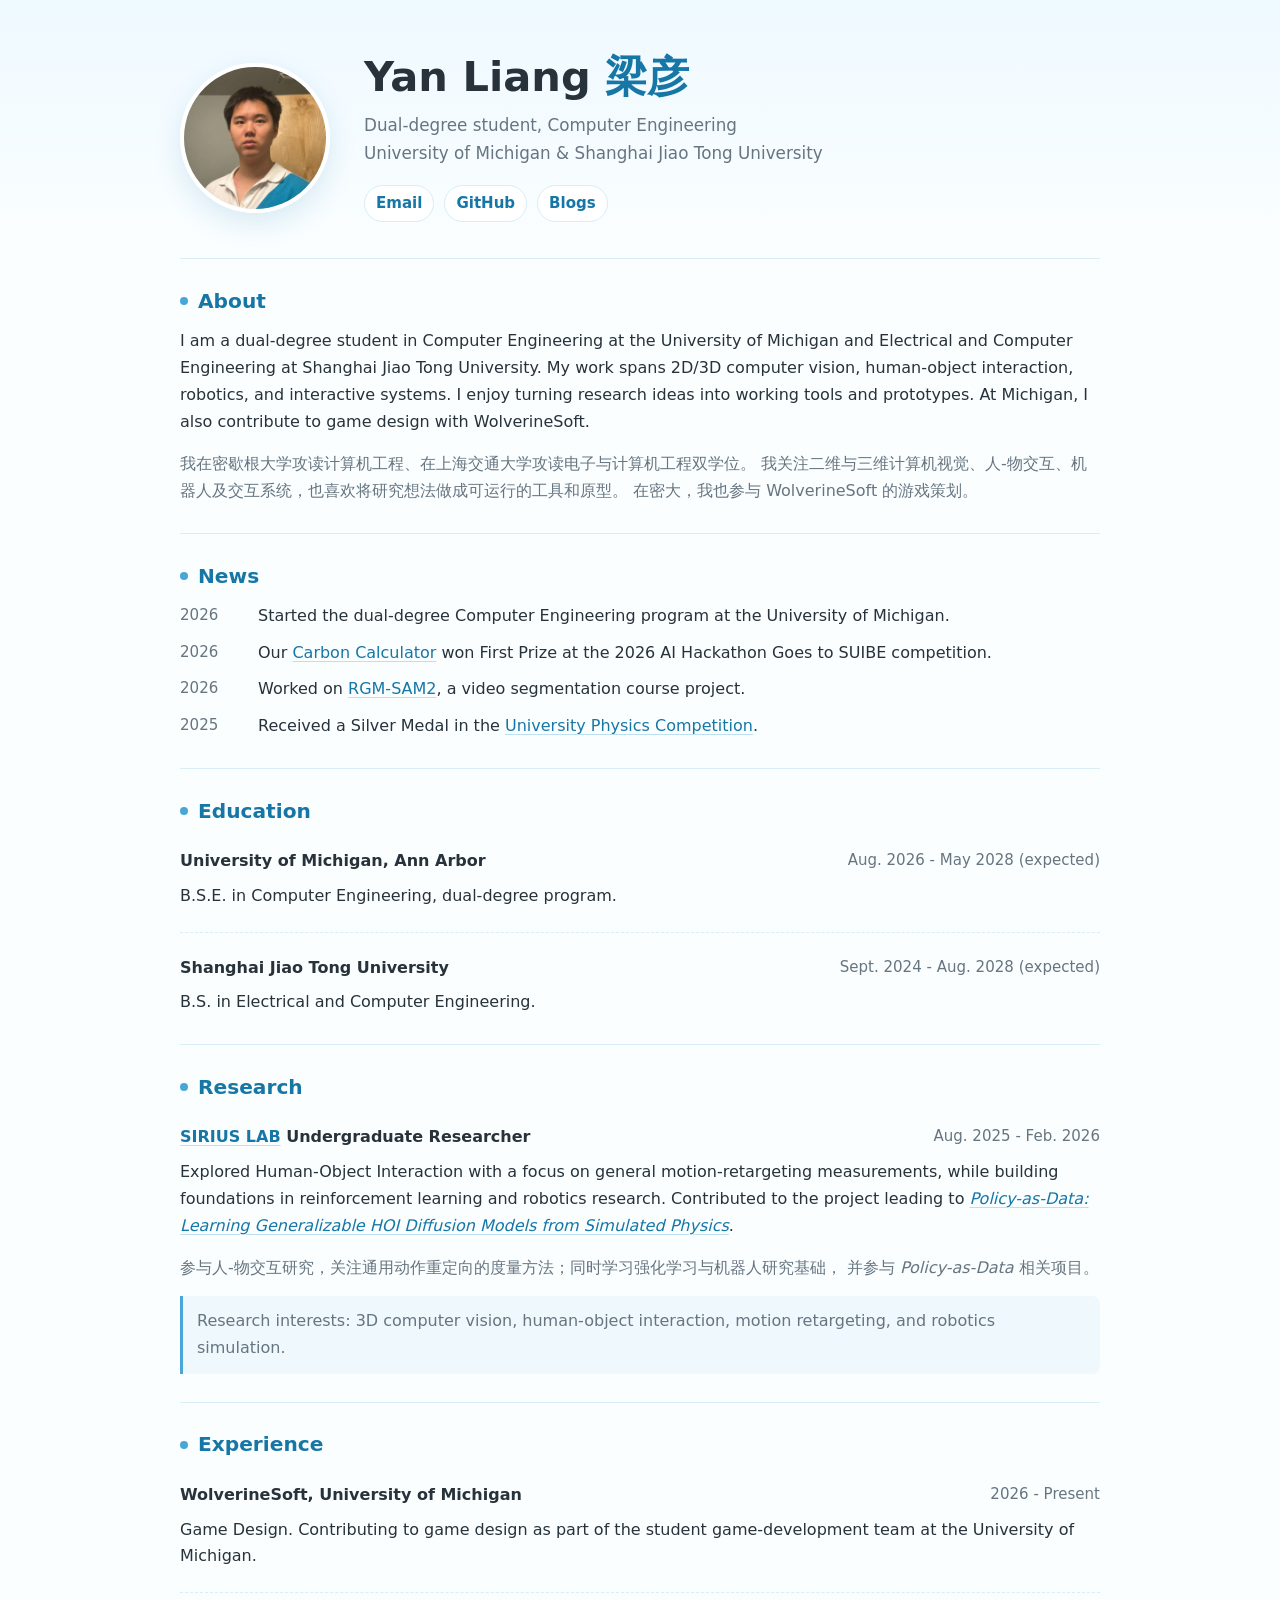
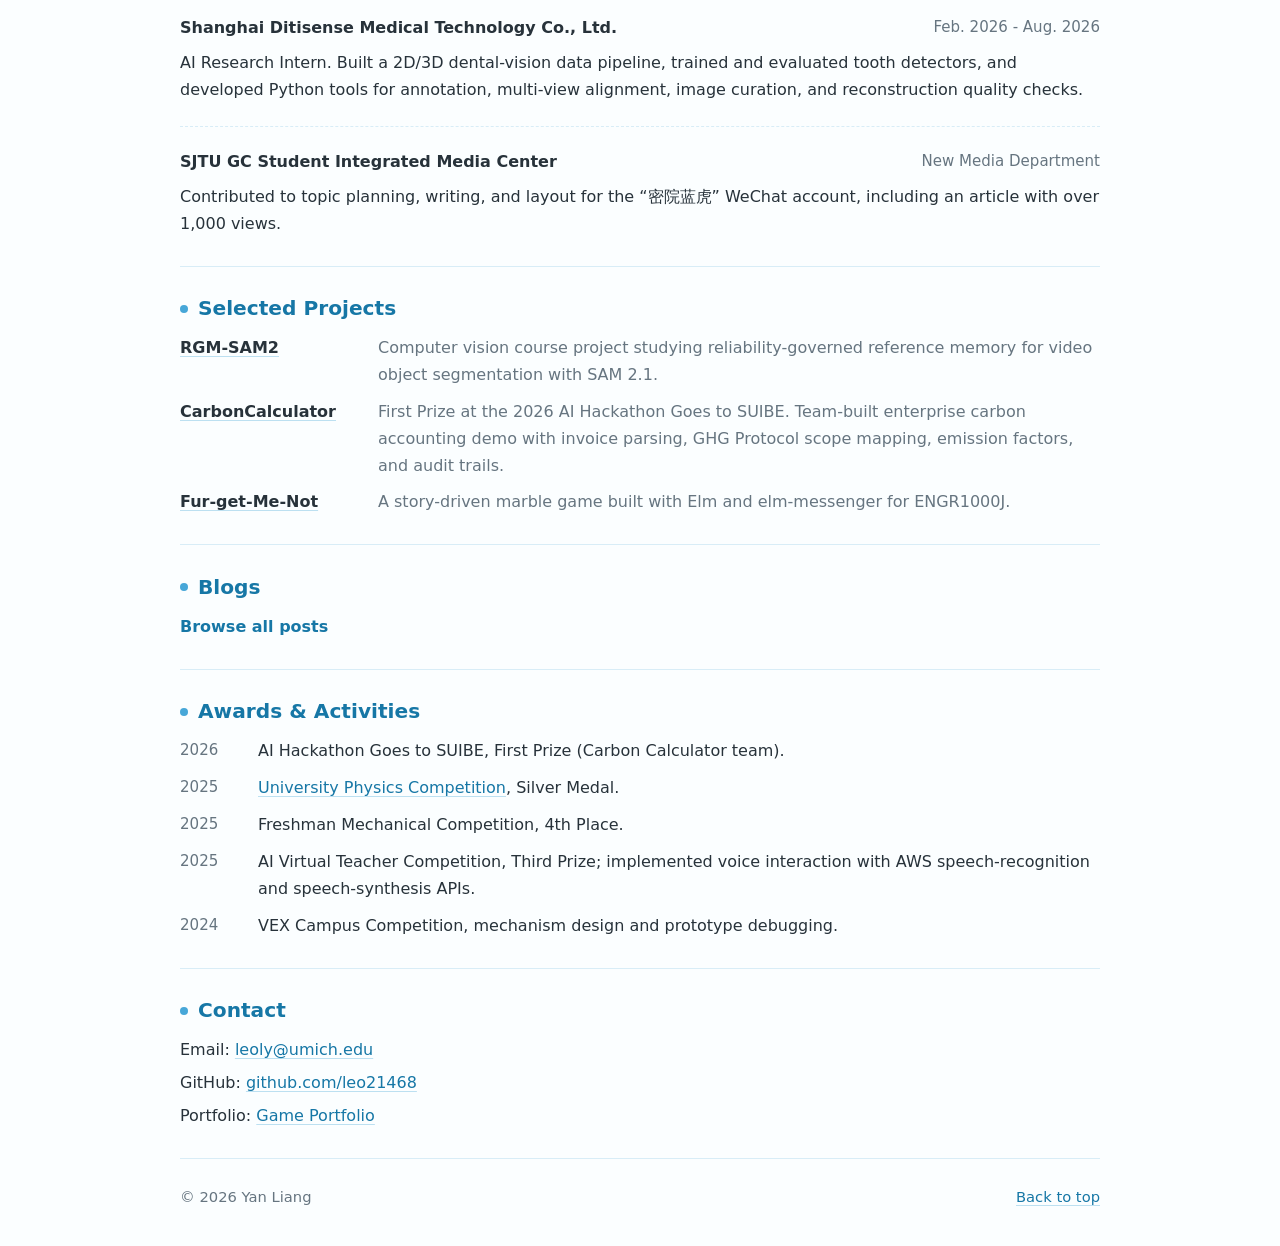
==== commit ff9cd619: "Move game portfolio to contact and simplify project news" ====
--- a/index.html
+++ b/index.html
@@ -30,7 +30,6 @@
           <nav class="links" aria-label="Profile links">
             <a href="mailto:leoly@umich.edu">Email</a>
             <a href="https://github.com/leo21468">GitHub</a>
-            <a href="portfolio.html">Game Portfolio</a>
             <a href="blogs/index.html">Blogs</a>
           </nav>
         </div>
@@ -70,8 +69,8 @@
           <li>
             <span class="date">2026</span>
             <span>
-              Worked on deformation- and occlusion-aware video object segmentation
-              in a computer vision course project.
+              Worked on <a href="https://github.com/leo21468/RGM-SAM2">RGM-SAM2</a>,
+              a video segmentation course project.
             </span>
           </li>
           <li>
@@ -165,10 +164,10 @@
         <h2>Selected Projects</h2>
         <ul class="projects">
           <li>
-            <strong>Reliability-Governed Memory for Video Object Segmentation</strong>
-            <span>
-              Computer vision course project exploring the DAM4SAM baseline for
-              deformation- and occlusion-aware video object segmentation with SAM 2.1.
+            <a href="https://github.com/leo21468/RGM-SAM2">RGM-SAM2</a>
+            <span>
+              Computer vision course project studying reliability-governed reference
+              memory for video object segmentation with SAM 2.1.
             </span>
           </li>
           <li>
@@ -185,13 +184,6 @@
               A story-driven marble game built with Elm and elm-messenger for ENGR1000J.
             </span>
           </li>
-          <li>
-            <a href="portfolio.html">Game Development Portfolio</a>
-            <span>
-              Team projects from SJTU SilverFOCS and a campus game jam, including
-              gameplay prototypes, progression systems, and interactive UI.
-            </span>
-          </li>
         </ul>
       </section>
 
@@ -241,6 +233,10 @@
         <p>
           GitHub:
           <a href="https://github.com/leo21468">github.com/leo21468</a>
+        </p>
+        <p>
+          Portfolio:
+          <a href="portfolio.html">Game Portfolio</a>
         </p>
       </section>
 
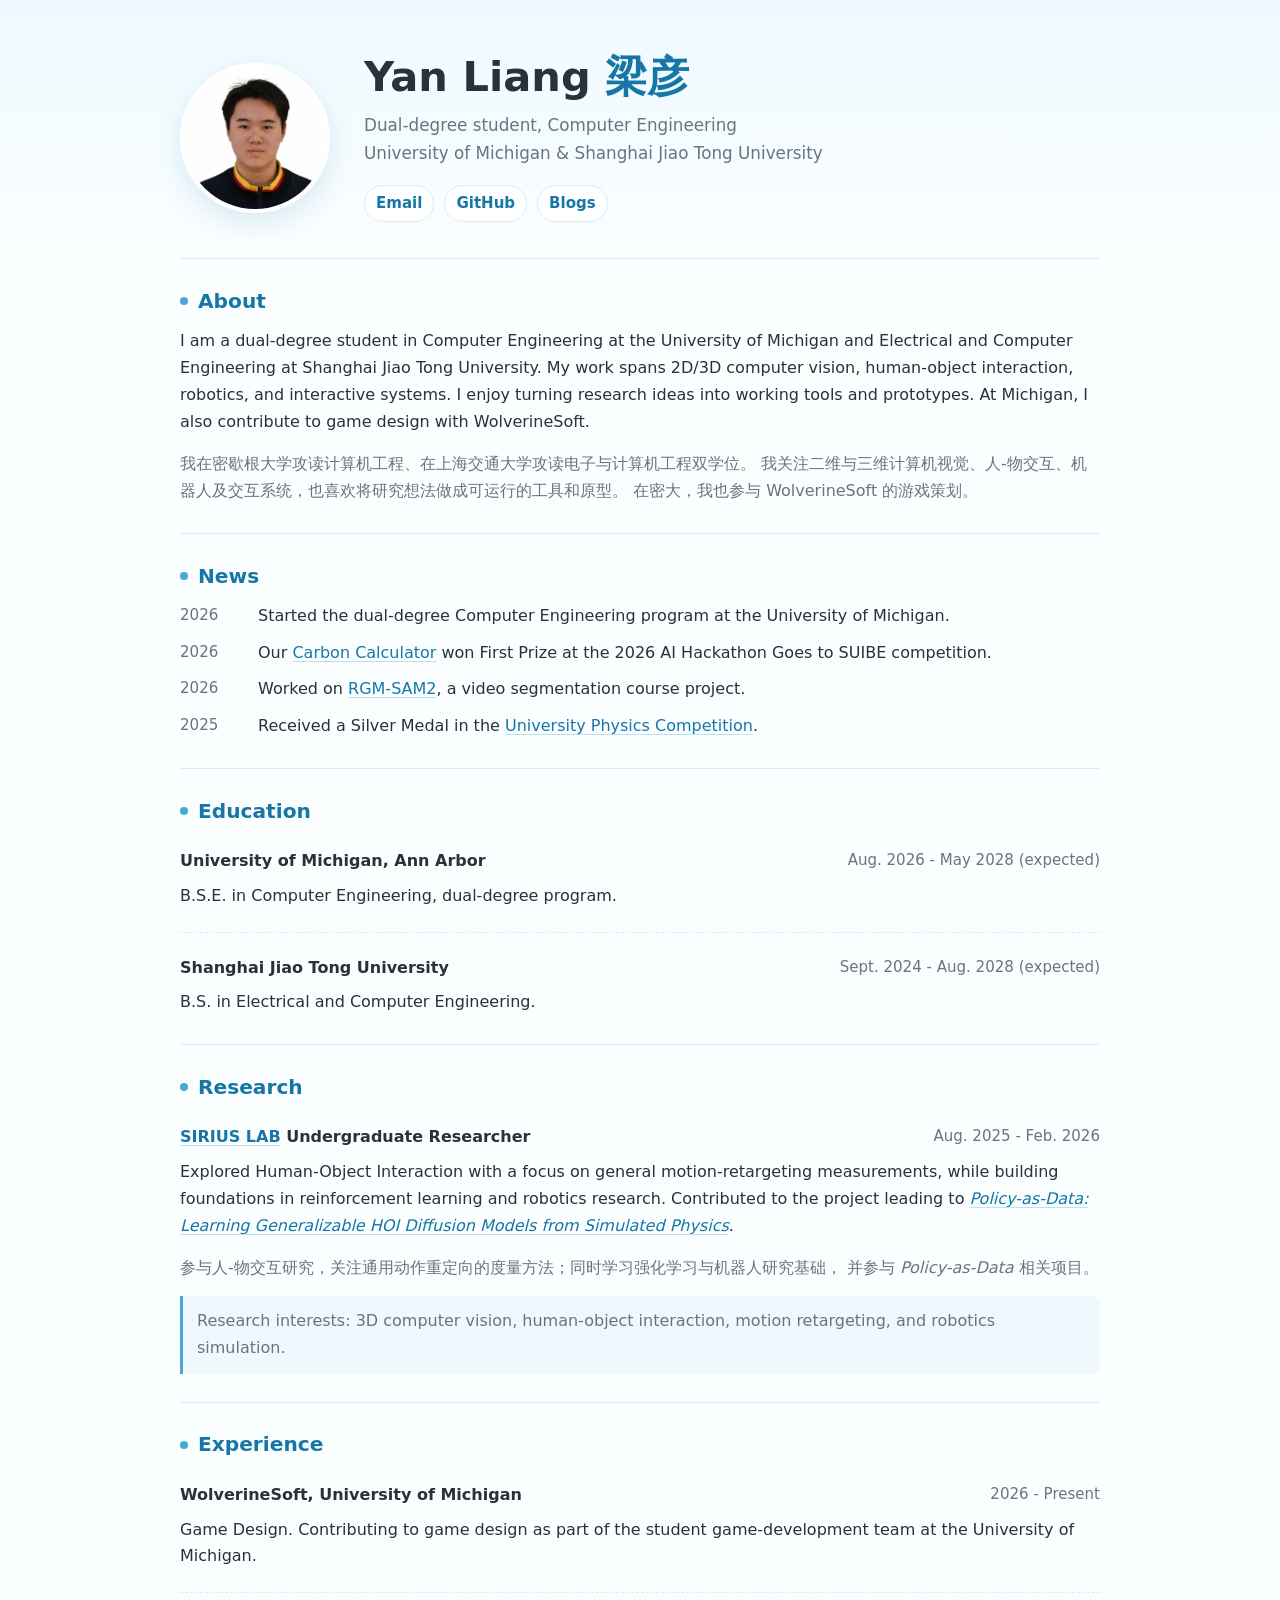
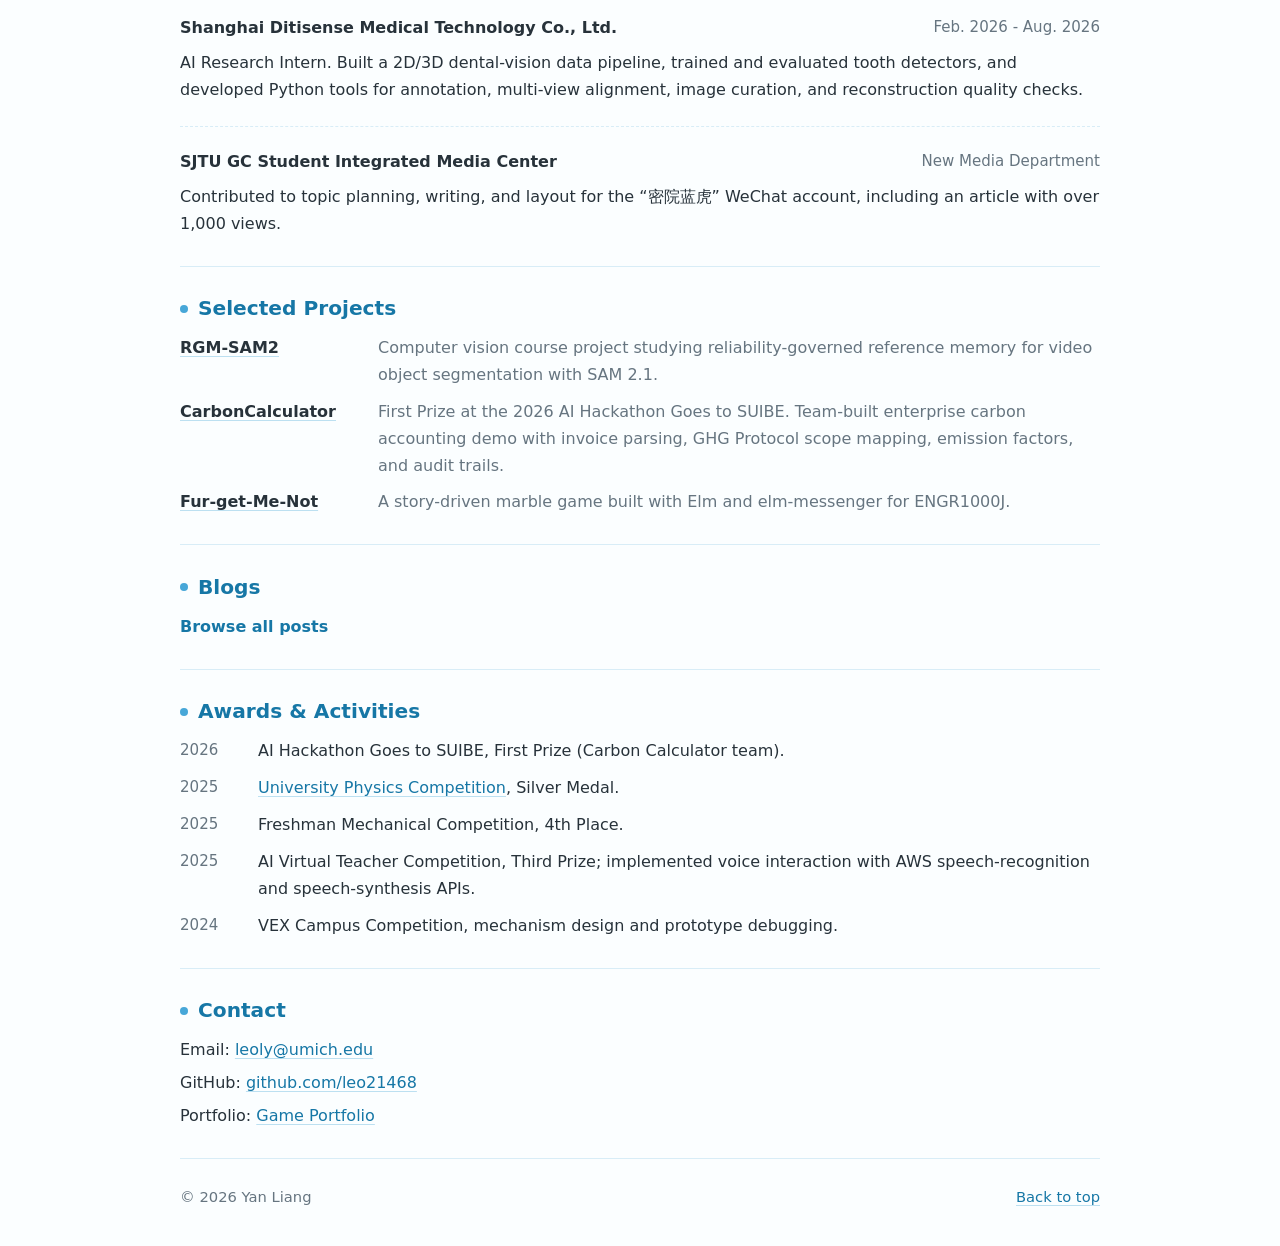
==== commit 450ad7ca: "Replace homepage avatar with selected portrait" ====
--- a/index.html
+++ b/index.html
@@ -15,7 +15,7 @@
       <header class="intro" id="top">
         <img
           class="avatar"
-          src="assets/images/yan-liang.jpg"
+          src="assets/images/yan-liang.jpg?v=2"
           alt="Portrait of Yan Liang"
           width="150"
           height="150"
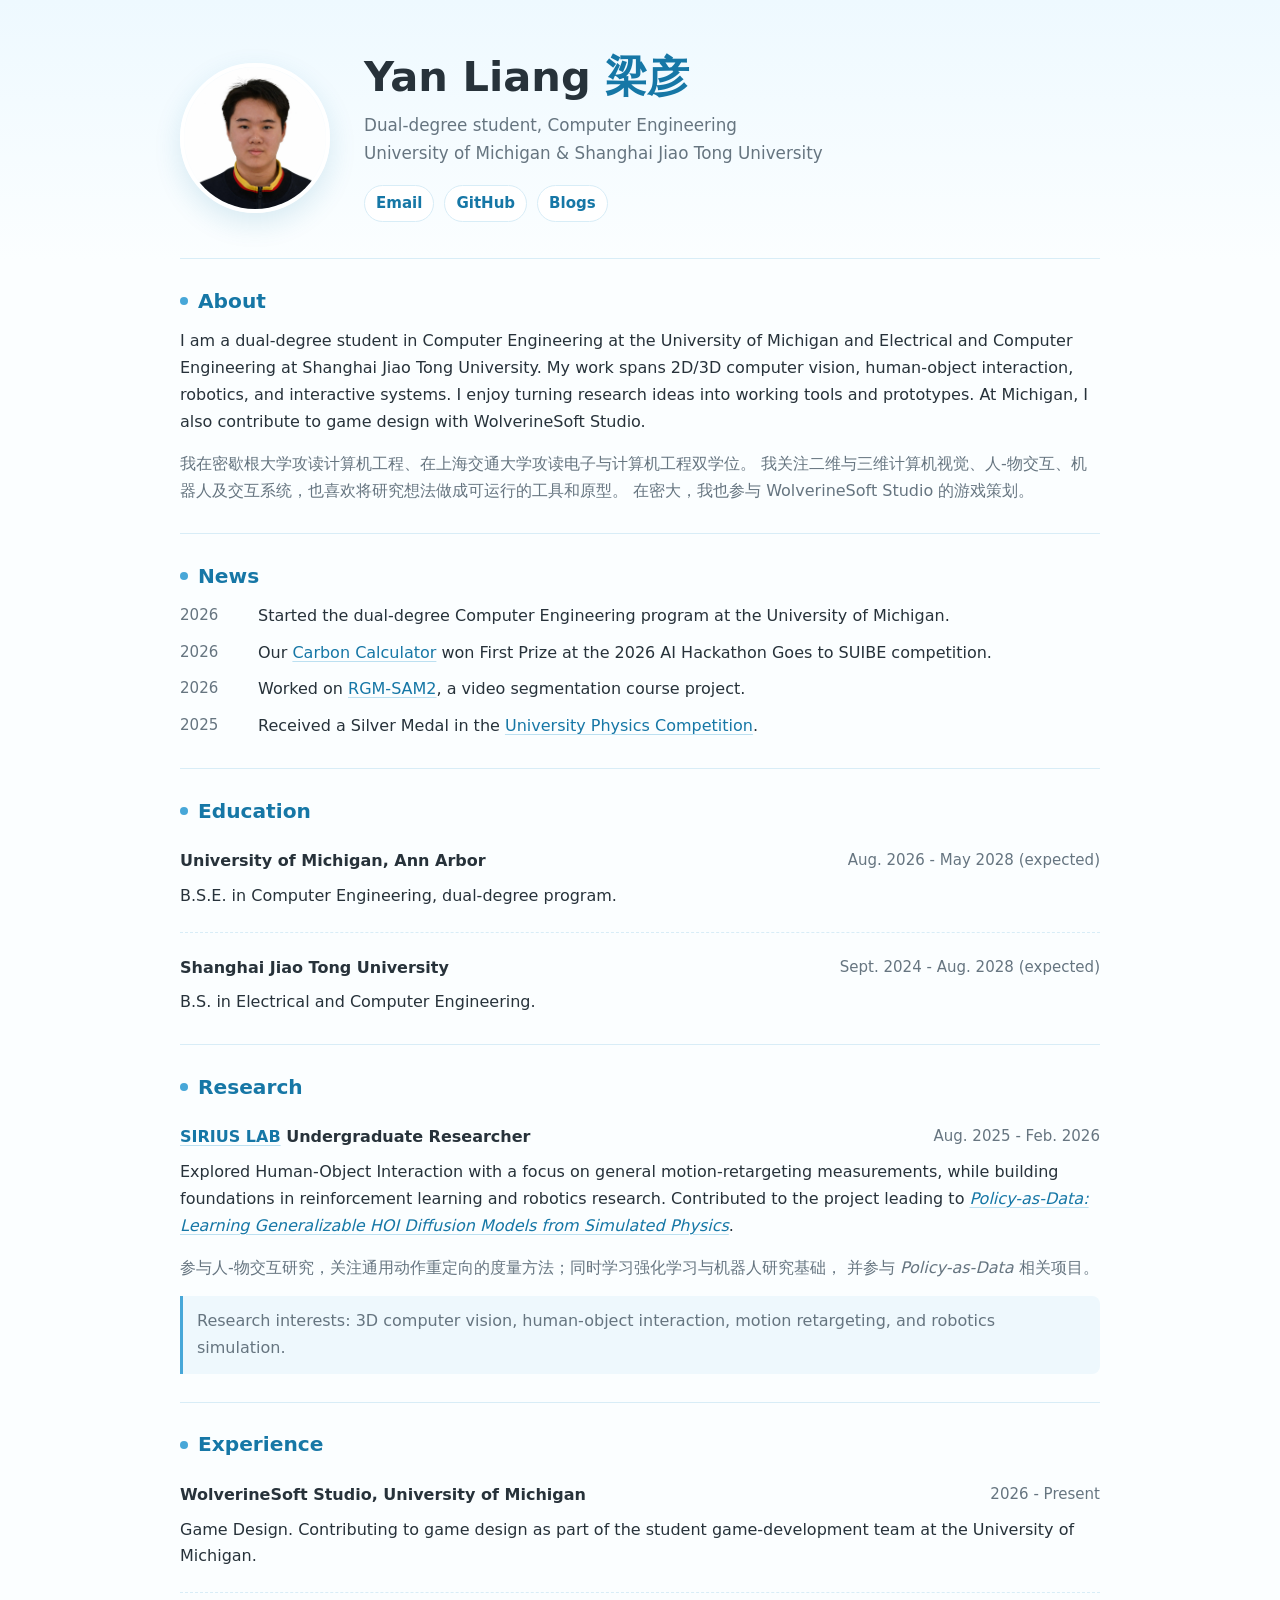
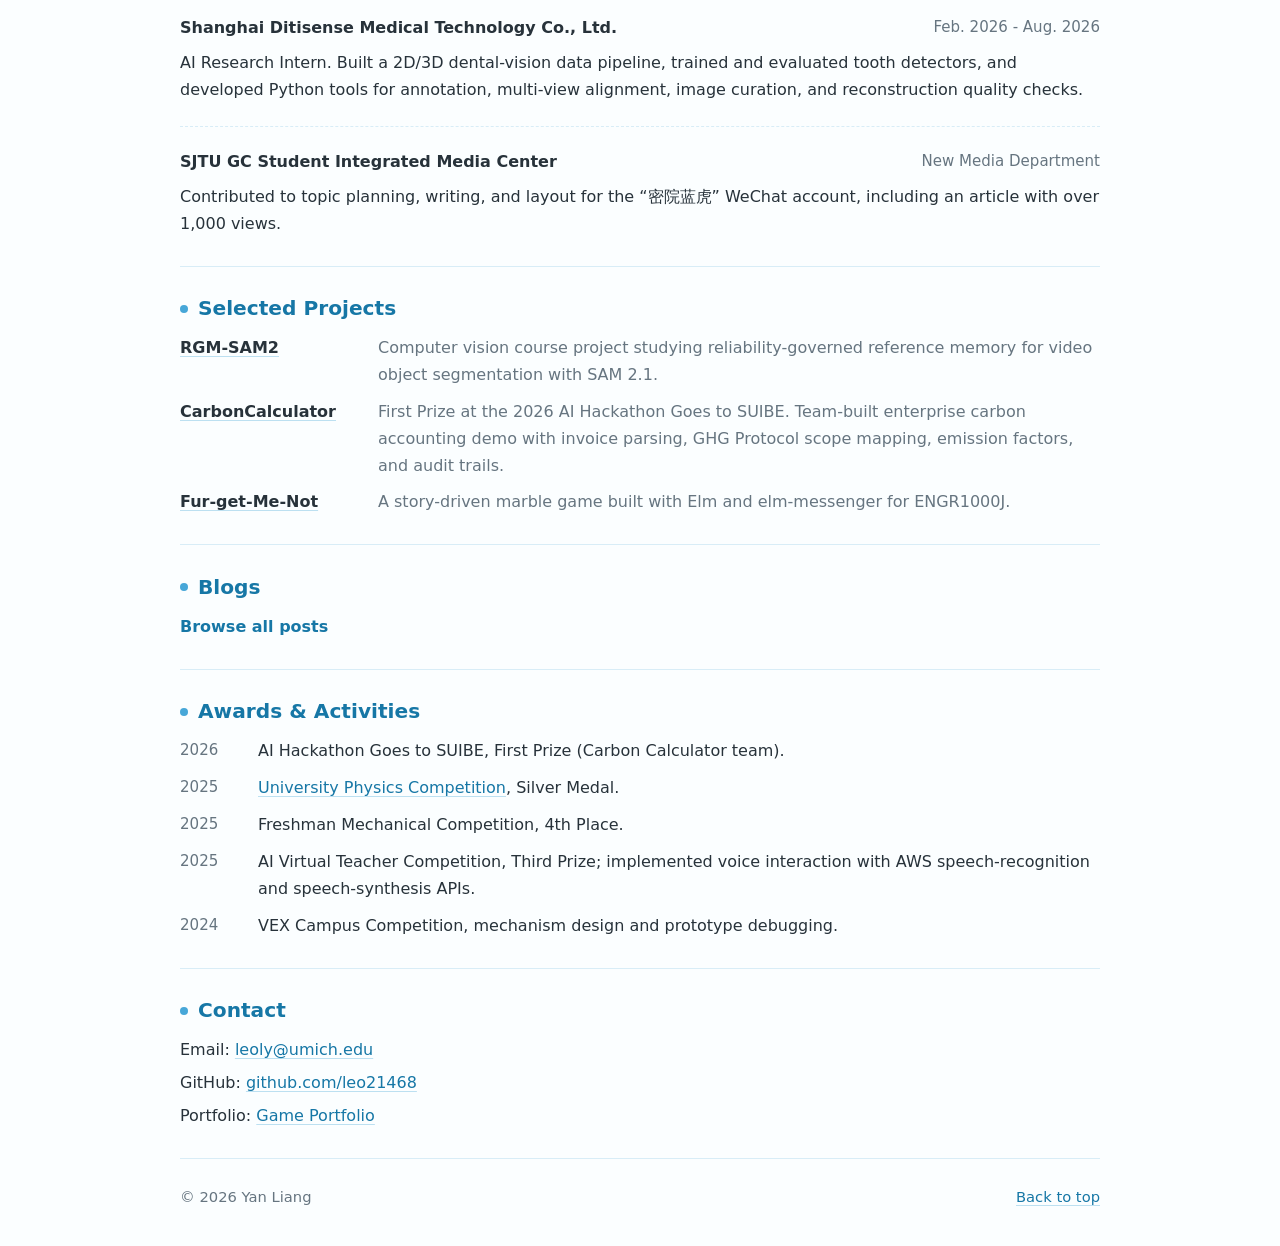
==== commit 232de87b: "Correct team name to WolverineSoft Studio" ====
--- a/index.html
+++ b/index.html
@@ -43,12 +43,12 @@
           University. My work spans 2D/3D computer vision, human-object interaction,
           robotics, and interactive systems. I enjoy turning research ideas into
           working tools and prototypes. At Michigan, I also contribute to game
-          design with WolverineSoft.
+          design with WolverineSoft Studio.
         </p>
         <p class="zh">
           我在密歇根大学攻读计算机工程、在上海交通大学攻读电子与计算机工程双学位。
           我关注二维与三维计算机视觉、人-物交互、机器人及交互系统，也喜欢将研究想法做成可运行的工具和原型。
-          在密大，我也参与 WolverineSoft 的游戏策划。
+          在密大，我也参与 WolverineSoft Studio 的游戏策划。
         </p>
       </section>
 
@@ -129,7 +129,7 @@
         <h2>Experience</h2>
         <div class="entry">
           <div class="entry-head">
-            <strong>WolverineSoft, University of Michigan</strong>
+            <strong>WolverineSoft Studio, University of Michigan</strong>
             <span>2026 - Present</span>
           </div>
           <p>
